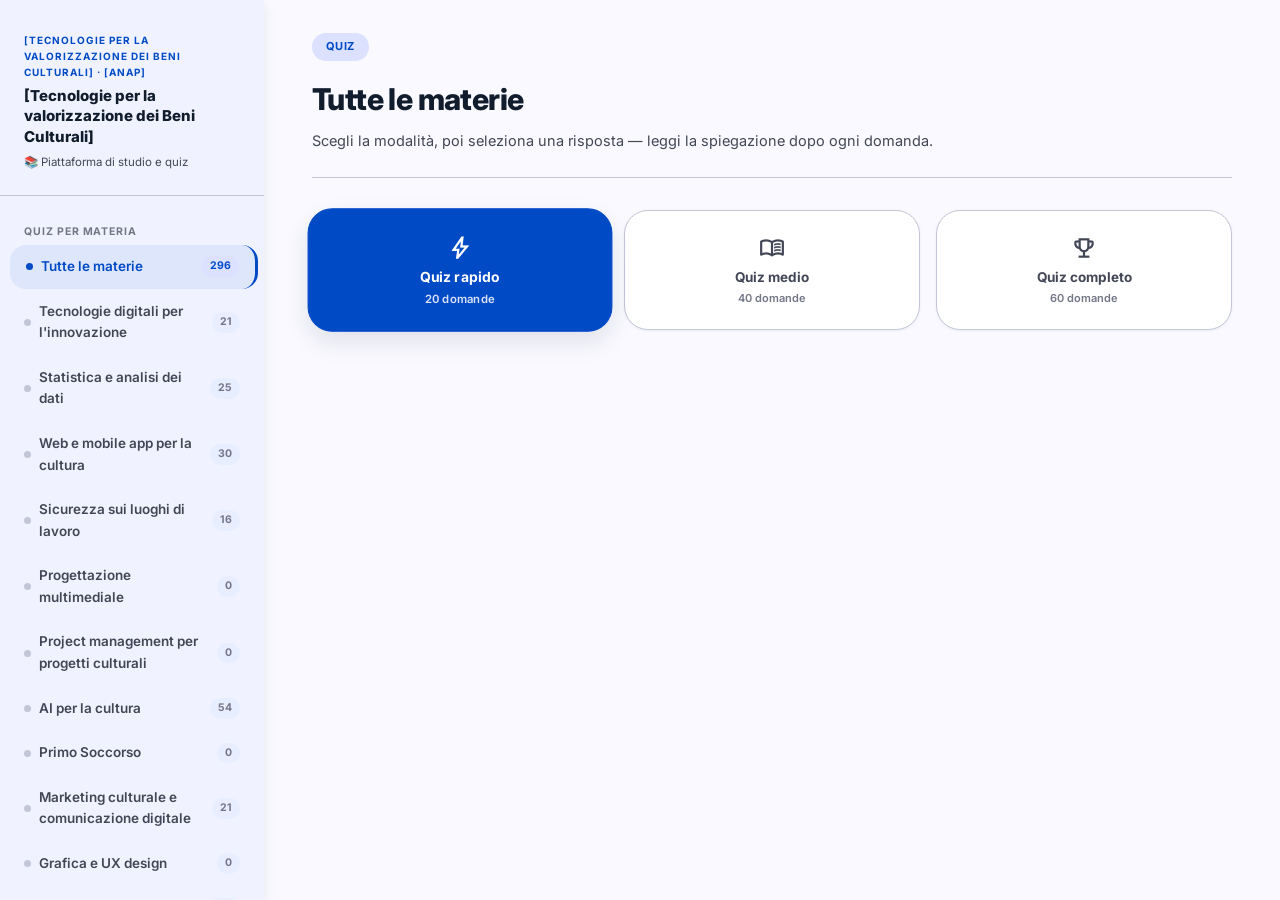
==== index.html @ f18b33be "first commit" ====
<!DOCTYPE html>
<html lang="it">
<head>
  <meta charset="UTF-8">
  <meta name="viewport" content="width=device-width, initial-scale=1.0">
  <title>Piattaforma Quiz — Progetto di fine corso</title>
  <!-- ⚠️ Modifica il titolo qui sopra con il nome del tuo corso -->

  <link rel="preconnect" href="https://fonts.googleapis.com">
  <link rel="preconnect" href="https://fonts.gstatic.com" crossorigin>
  <link href="https://fonts.googleapis.com/css2?family=Inter:wght@400;500;600;700;800&display=swap" rel="stylesheet">
  <link href="https://fonts.googleapis.com/css2?family=Material+Symbols+Outlined:wght,FILL@100..700,0..1&display=swap" rel="stylesheet">

  <link rel="stylesheet" href="style.css">
</head>
<body>

<!-- ════════════════════════════════════════════════════════════
     TOPBAR MOBILE
════════════════════════════════════════════════════════════ -->
<header class="topbar" id="topbar">
  <button class="btn-hamburger" id="btn-hamburger"
    onclick="toggleSidebar()" aria-label="Apri menu">
    <span class="material-symbols-outlined">menu</span>
  </button>
  <div class="topbar-brand">
    <span class="topbar-kicker">
      <!-- ⚠️ Modifica: sigla ente / corso -->
      [SIGLA] · [ENTE]
    </span>
    <div class="topbar-title">
      <!-- ⚠️ Modifica: titolo breve corso -->
      [Titolo Corso]
    </div>
  </div>
</header>

<!-- overlay per chiudere la sidebar su mobile -->
<div class="overlay" id="overlay" onclick="closeSidebar()"></div>

<!-- ════════════════════════════════════════════════════════════
     LAYOUT PRINCIPALE
════════════════════════════════════════════════════════════ -->
<div class="app">

  <!-- ── SIDEBAR ─────────────────────────────────────────────── -->
  <aside class="sidebar" id="sidebar">

    <div class="logo">
      <!-- ⚠️ Modifica: branding sidebar -->
      <span class="logo-kicker">[Tecnologie per la valorizzazione dei Beni Culturali] · [ANAP]</span>
      <div class="logo-name">[Tecnologie per la valorizzazione dei Beni Culturali]</div>
      <div class="logo-sub">📚 Piattaforma di studio e quiz</div>
    </div>

    <!-- Quiz per materia -->
    <div class="sidebar-section">
      <span class="sidebar-label">Quiz per materia</span>
      <div class="nav-item active" onclick="setQuiz('all', this)">
        <span class="nav-dot"></span>Tutte le materie
        <span class="nav-count" id="cnt-all">0</span>
      </div>
      <div id="sidebar-quiz-list"></div>
    </div>

    <div class="sidebar-divider"></div>

    <!-- Modalità speciali -->
    <div class="sidebar-section">
      <span class="sidebar-label">Modalità speciali</span>
      <div class="nav-item" onclick="startExam(this)">
        <span class="nav-dot" style="background:var(--tertiary)"></span>Modalità Esame
      </div>
    </div>

    <!-- Quiz reale (visibile solo se REAL_QUIZ ha dati) -->
    <div id="sidebar-real-section" style="display:none">
      <div class="sidebar-divider"></div>
      <div class="sidebar-section">
        <span class="sidebar-label">Quiz reale</span>
        <div id="sidebar-real-list"></div>
      </div>
    </div>

    <div class="sidebar-divider"></div>

    <!-- Teoria -->
    <div class="sidebar-section">
      <span class="sidebar-label">Teoria</span>
      <div id="sidebar-theory-list"></div>
    </div>

    <div class="sidebar-divider"></div>

    <!-- Documentazione -->
    <div class="sidebar-section">
      <span class="sidebar-label">Documentazione</span>
      <div id="sidebar-doc-list"></div>
    </div>

    <!-- Statistiche sessione -->
    <div class="sidebar-stats">
      <span class="stats-label">Statistiche sessione</span>
      <div class="stat-row">
        <span class="stat-row-label">Domande</span>
        <span class="stat-row-val v-tot" id="st-tot">0</span>
      </div>
      <div class="stat-row">
        <span class="stat-row-label">Corrette</span>
        <span class="stat-row-val v-ok" id="st-ok">0</span>
      </div>
      <div class="stat-row">
        <span class="stat-row-label">Errate</span>
        <span class="stat-row-val v-ko" id="st-ko">0</span>
      </div>
      <div class="stat-row">
        <span class="stat-row-label">Successo</span>
        <span class="stat-row-val v-pct" id="st-pct">—</span>
      </div>
      <div class="prog-track">
        <div class="prog-fill" id="st-bar" style="width:0%"></div>
      </div>
      <div class="prog-lbl">
        <span id="st-pl">0/0</span>
        <span id="st-pr">0%</span>
      </div>
    </div>

  </aside><!-- /sidebar -->

  <!-- ── MAIN ────────────────────────────────────────────────── -->
  <main class="main">

    <!-- ══ QUIZ VIEW ══════════════════════════════════════════ -->
    <div id="quiz-view" style="display:block">

      <div class="section-header">
        <span class="section-badge">Quiz</span>
        <h1 id="quiz-title">Tutte le materie</h1>
        <p>Scegli la modalità, poi seleziona una risposta — leggi la spiegazione dopo ogni domanda.</p>
      </div>

      <!-- Selettore lunghezza quiz -->
      <div id="quiz-selector" style="display:block">
        <div class="quiz-mode-selector">
          <button class="btn-mode selected" onclick="selectLen(20, this)">
            <span class="material-symbols-outlined btn-mode-icon">bolt</span>
            <span class="btn-mode-label">Quiz rapido</span>
            <span class="btn-mode-sub">20 domande</span>
          </button>
          <button class="btn-mode" onclick="selectLen(40, this)">
            <span class="material-symbols-outlined btn-mode-icon">menu_book</span>
            <span class="btn-mode-label">Quiz medio</span>
            <span class="btn-mode-sub">40 domande</span>
          </button>
          <button class="btn-mode" onclick="selectLen(60, this)">
            <span class="material-symbols-outlined btn-mode-icon">emoji_events</span>
            <span class="btn-mode-label">Quiz completo</span>
            <span class="btn-mode-sub">60 domande</span>
          </button>
        </div>
      </div>

      <!-- Card domanda (generata da JS) -->
      <div id="q-card" class="q-card" style="display:none"></div>

      <!-- End card -->
      <div class="end-card" id="end-card">
        <div class="end-score" id="end-score">—</div>
        <div class="end-sub" id="end-sub"></div>
        <div class="end-msg" id="end-msg"></div>
        <div class="end-grid">
          <div class="end-stat">
            <div class="end-stat-v v-ok" id="ef-ok">0</div>
            <div class="end-stat-l">Corrette</div>
          </div>
          <div class="end-stat">
            <div class="end-stat-v v-ko" id="ef-ko">0</div>
            <div class="end-stat-l">Errate</div>
          </div>
          <div class="end-stat">
            <div class="end-stat-v v-tot" id="ef-tot">0</div>
            <div class="end-stat-l">Totale</div>
          </div>
        </div>
        <button class="btn-restart" onclick="restartQuiz()">Ricomincia
          <span class="material-symbols-outlined" style="font-size:18px">refresh</span>
        </button>
        <button class="btn-restart-sec" onclick="backToSelector()">Cambia modalità</button>
      </div>

    </div><!-- /quiz-view -->

    <!-- ══ ESAME VIEW ═════════════════════════════════════════ -->
    <div id="exam-view" style="display:none">

      <div class="section-header">
        <span class="section-badge" style="color:var(--tertiary);background:var(--tertiary-fixed)">
          Esame
        </span>
        <h1>Modalità Esame</h1>
        <p>Domande da tutte le materie in ordine casuale. Nessun limite di tempo.</p>
      </div>

      <div id="exam-intro" class="intro-card">
        <div class="warn-banner">
          <span class="material-symbols-outlined">warning</span>
          <div>
            <div class="warn-banner-title">Simulazione d'esame</div>
            <div class="warn-banner-text">Le domande vengono estratte casualmente da tutte le materie e mescolate. La soglia di superamento è 70%.</div>
          </div>
        </div>
        <h2>Seleziona la modalità esame</h2>
        <div class="quiz-mode-selector" style="margin-top:1.25rem">
          <button class="btn-mode selected" onclick="selectExamLen(20, this)">
            <span class="material-symbols-outlined btn-mode-icon">bolt</span>
            <span class="btn-mode-label">Rapido</span>
            <span class="btn-mode-sub">20 domande</span>
          </button>
          <button class="btn-mode" onclick="selectExamLen(40, this)">
            <span class="material-symbols-outlined btn-mode-icon">menu_book</span>
            <span class="btn-mode-label">Medio</span>
            <span class="btn-mode-sub">40 domande</span>
          </button>
          <button class="btn-mode" onclick="selectExamLen(60, this)">
            <span class="material-symbols-outlined btn-mode-icon">emoji_events</span>
            <span class="btn-mode-label">Completo</span>
            <span class="btn-mode-sub">60 domande</span>
          </button>
        </div>
        <button class="btn-restart" onclick="launchExam()"
          style="background:var(--tertiary);margin-top:1.5rem">
          Inizia esame
          <span class="material-symbols-outlined" style="font-size:18px">arrow_forward</span>
        </button>
      </div>

      <div id="exam-quiz-area" style="display:none"></div>

      <div class="end-card" id="exam-end" style="display:none">
        <div class="end-score" id="ex-score">—</div>
        <div class="end-sub" id="ex-sub"></div>
        <div class="end-msg" id="ex-msg"></div>
        <div class="end-grid">
          <div class="end-stat">
            <div class="end-stat-v v-ok" id="ex-ok">0</div>
            <div class="end-stat-l">Corrette</div>
          </div>
          <div class="end-stat">
            <div class="end-stat-v v-ko" id="ex-ko">0</div>
            <div class="end-stat-l">Errate</div>
          </div>
          <div class="end-stat">
            <div class="end-stat-v v-tot" id="ex-tot">0</div>
            <div class="end-stat-l">Totale</div>
          </div>
        </div>
        <button class="btn-restart" onclick="resetExam()"
          style="background:var(--tertiary)">
          Rifai esame
          <span class="material-symbols-outlined" style="font-size:18px">refresh</span>
        </button>
        <button class="btn-restart-sec"
          onclick="showSection('quiz-view');setBottomNav('quiz')">
          Torna ai quiz
        </button>
      </div>

    </div><!-- /exam-view -->

    <!-- ══ TEORIA VIEW ════════════════════════════════════════ -->
    <!-- Le sezioni vengono generate dinamicamente da app.js -->
    <div id="theory-view" style="display:none"></div>

    <!-- ══ DOC VIEW ═══════════════════════════════════════════ -->
    <!-- Le sezioni vengono generate dinamicamente da app.js -->
    <div id="doc-view" style="display:none"></div>

    <!-- ══ QUIZ REALE VIEW ════════════════════════════════════ -->
    <div id="realquiz-view" style="display:none">

      <div class="section-header">
        <span class="section-badge"
          style="color:var(--secondary);background:var(--secondary-container)">
          Quiz reale
        </span>
        <h1 id="rq-title">Quiz reale</h1>
        <p id="rq-sub">Esame ufficiale con le domande del docente. Rispondi a tutto e poi consegna.</p>
      </div>

      <div id="rq-intro" class="intro-card">
        <h2>Simulazione esame ufficiale</h2>
        <p>
          Le domande sono tratte direttamente dal documento ufficiale del docente.
          Rispondi a tutte, poi clicca <strong>Consegna</strong> per vedere il risultato
          e la spiegazione di ogni errore.
        </p>
        <button class="btn-restart"
          style="background:var(--secondary)"
          onclick="launchRealQuiz()">
          Inizia quiz reale
          <span class="material-symbols-outlined" style="font-size:18px">arrow_forward</span>
        </button>
      </div>

      <div id="rq-area" style="display:none"></div>

      <div class="end-card" id="rq-end" style="display:none">
        <div class="end-score" id="rq-score">—</div>
        <div class="end-sub" id="rq-sub2"></div>
        <div class="end-msg" id="rq-msg"></div>
        <div class="end-grid">
          <div class="end-stat">
            <div class="end-stat-v v-ok" id="rq-ok">0</div>
            <div class="end-stat-l">Corrette</div>
          </div>
          <div class="end-stat">
            <div class="end-stat-v v-ko" id="rq-ko">0</div>
            <div class="end-stat-l">Errate</div>
          </div>
          <div class="end-stat">
            <div class="end-stat-v v-tot" id="rq-tot">0</div>
            <div class="end-stat-l">Totale</div>
          </div>
        </div>
        <div id="rq-review"></div>
        <button class="btn-restart"
          style="background:var(--secondary);margin-top:1.5rem"
          onclick="launchRealQuiz()">
          Rifai quiz
          <span class="material-symbols-outlined" style="font-size:18px">refresh</span>
        </button>
        <button class="btn-restart-sec"
          onclick="showSection('quiz-view');setBottomNav('quiz')">
          Torna ai quiz
        </button>
      </div>

    </div><!-- /realquiz-view -->

  </main><!-- /main -->
</div><!-- /app -->

<!-- ════════════════════════════════════════════════════════════
     BOTTOM NAV MOBILE
════════════════════════════════════════════════════════════ -->
<nav class="bottom-nav" id="bottom-nav">
  <div class="bottom-nav-inner">

    <button class="bn-btn active" id="bn-quiz" onclick="bnQuiz()">
      <span class="material-symbols-outlined">quiz</span>
      Quiz
    </button>

    <button class="bn-btn" id="bn-esame" onclick="bnEsame()">
      <span class="material-symbols-outlined">history_edu</span>
      Esame
    </button>

    <button class="bn-btn" id="bn-teoria" onclick="bnTeoria()">
      <span class="material-symbols-outlined">menu_book</span>
      Teoria
    </button>

    <button class="bn-btn" id="bn-doc" onclick="bnDoc()">
      <span class="material-symbols-outlined">description</span>
      Documenti
    </button>

    <button class="bn-btn" id="bn-stats" onclick="bnStats()">
      <span class="material-symbols-outlined">bar_chart</span>
      Statistiche
    </button>

  </div>
</nav>

<!-- ════════════════════════════════════════════════════════════
     MODAL STATISTICHE (mobile)
════════════════════════════════════════════════════════════ -->
<div id="stats-modal"
  style="display:none;position:fixed;inset:0;z-index:400;background:rgba(17,28,45,.6);align-items:flex-end"
  onclick="if(event.target===this)closeStats()">
  <div style="background:var(--surface-lowest);border-radius:24px 24px 0 0;padding:1.5rem;width:100%;border-top:1px solid var(--outline-var)">
    <div style="width:36px;height:4px;background:var(--outline-var);border-radius:2px;margin:0 auto 1.25rem"></div>
    <span class="stats-label" style="display:block;margin-bottom:12px">Statistiche sessione</span>
    <div class="stat-row"><span class="stat-row-label">Domande</span><span class="stat-row-val v-tot" id="ms-tot">0</span></div>
    <div class="stat-row"><span class="stat-row-label">Corrette</span><span class="stat-row-val v-ok" id="ms-ok">0</span></div>
    <div class="stat-row"><span class="stat-row-label">Errate</span><span class="stat-row-val v-ko" id="ms-ko">0</span></div>
    <div class="stat-row"><span class="stat-row-label">Successo</span><span class="stat-row-val v-pct" id="ms-pct">—</span></div>
    <div class="prog-track" style="margin-top:14px">
      <div class="prog-fill" id="ms-bar" style="width:0%"></div>
    </div>
    <div class="prog-lbl"><span id="ms-pl">0/0</span><span id="ms-pr">0%</span></div>
    <button onclick="closeStats()"
      style="margin-top:1.25rem;width:100%;padding:14px;background:var(--surface-low);
             border:1px solid var(--outline-var);border-radius:var(--r-xl);
             color:var(--on-surface-var);font-family:var(--font);font-size:14px;font-weight:600;cursor:pointer">
      Chiudi
    </button>
  </div>
</div>

<!-- ════════════════════════════════════════════════════════════
     SCRIPT
     Ordine: app.js (carica db.json via fetch e avvia tutto),
             poi realquiz.js (usa le variabili globali di app.js)
     ⚠️ Aprire con Live Server in VS Code, non con doppio clic.
════════════════════════════════════════════════════════════ -->
<script src="app.js"></script>
<script src="realquiz.js"></script>

</body>
</html>
---- style.css ----
/* ═══════════════════════════════════════════════════════════════════
   style.css — Piattaforma Quiz (Progetto di fine corso)
   Design system: Stitch — "QuizMaster" (tema light)
   Font: Inter (corpo/testo) · Material Symbols Outlined (icone)
   CSS puro — nessuna dipendenza da Tailwind
   ═══════════════════════════════════════════════════════════════════ */

@import url('https://fonts.googleapis.com/css2?family=Inter:wght@400;500;600;700;800&display=swap');
@import url('https://fonts.googleapis.com/css2?family=Material+Symbols+Outlined:wght,FILL@100..700,0..1&display=swap');

/* ── DESIGN TOKENS — QuizMaster (light) ─────────────────────────── */
:root {
  /* Superfici */
  --background:        #f9f9ff;
  --surface:            #f9f9ff;
  --surface-dim:         #cfdaf2;
  --surface-bright:      #f9f9ff;
  --surface-lowest:      #ffffff;
  --surface-low:         #f0f3ff;
  --surface-container:   #e7eeff;
  --surface-high:        #dee8ff;
  --surface-highest:     #d8e3fb;
  --surface-variant:     #d8e3fb;

  /* Testo */
  --on-background:  #111c2d;
  --on-surface:     #111c2d;
  --on-surface-var: #434655;
  --outline:        #737686;
  --outline-var:    #c3c6d7;

  --inverse-surface:    #263143;
  --inverse-on-surface: #ecf1ff;
  --inverse-primary:    #b4c5ff;

  /* Primary — blu */
  --primary:              #004ac6;
  --on-primary:           #ffffff;
  --primary-container:    #2563eb;
  --on-primary-container: #eeefff;
  --primary-fixed:        #dbe1ff;
  --primary-fixed-dim:    #b4c5ff;

  /* Secondary — verde (risposta corretta) */
  --secondary:              #006c49;
  --on-secondary:           #ffffff;
  --secondary-container:    #6cf8bb;
  --on-secondary-container: #00714d;
  --secondary-fixed:        #6ffbbe;
  --secondary-fixed-dim:    #4edea3;

  /* Tertiary — magenta/rosso acceso (esame / evidenza) */
  --tertiary:              #ad0033;
  --on-tertiary:           #ffffff;
  --tertiary-container:    #d22348;
  --on-tertiary-container: #ffecec;
  --tertiary-fixed:        #ffdadb;
  --tertiary-fixed-dim:    #ffb2b7;

  /* Error — risposta sbagliata */
  --error:              #ba1a1a;
  --on-error:           #ffffff;
  --error-container:    #ffdad6;
  --on-error-container: #93000a;

  /* Radius — scala Stitch */
  --r-sm:   0.25rem;
  --r:      0.5rem;
  --r-md:   0.75rem;
  --r-lg:   1rem;
  --r-xl:   1.5rem;
  --r-full: 9999px;

  /* Spaziatura — scala Stitch */
  --sp-xs:  4px;
  --sp-sm:  8px;
  --sp-md:  16px;
  --sp-lg:  24px;
  --sp-xl:  32px;
  --sp-2xl: 48px;
  --container-max: 1280px;

  /* Tipografia */
  --font: 'Inter', sans-serif;

  /* Layout */
  --sidebar-w:   264px;
  --topbar-h:    72px;
  --bottombar-h: 64px;

  --shadow-sm: 0 1px 3px rgba(17,28,45,0.06);
  --shadow:    0 4px 12px rgba(17,28,45,0.08);
  --shadow-lg: 0 10px 24px rgba(17,28,45,0.10);
  --shadow-xl: 0 20px 40px rgba(17,28,45,0.12);
}

/* ── RESET & BASE ──────────────────────────────────────────────── */
*, *::before, *::after { box-sizing: border-box; margin: 0; padding: 0; }
html { font-size: 16px; scroll-behavior: smooth; }
body {
  font-family: var(--font);
  background: var(--background);
  color: var(--on-background);
  min-height: 100vh;
  line-height: 1.6;
  -webkit-font-smoothing: antialiased;
}
.material-symbols-outlined {
  font-variation-settings: 'FILL' 0, 'wght' 400, 'GRAD' 0, 'opsz' 24;
  vertical-align: middle;
  line-height: 1;
}

::-webkit-scrollbar { width: 6px; height: 6px; }
::-webkit-scrollbar-track { background: transparent; }
::-webkit-scrollbar-thumb { background: var(--surface-highest); border-radius: 10px; }

/* ── LAYOUT ────────────────────────────────────────────────────── */
.app {
  display: grid;
  grid-template-columns: var(--sidebar-w) 1fr;
  min-height: 100vh;
}

/* ── TOPBAR (mobile) ───────────────────────────────────────────── */
.topbar {
  display: none;
  position: fixed; top: 0; left: 0; right: 0;
  height: var(--topbar-h);
  background: var(--surface-lowest);
  border-bottom: 1px solid var(--outline-var);
  align-items: center;
  padding: 0 var(--sp-lg);
  gap: var(--sp-md);
  z-index: 200;
  box-shadow: var(--shadow-sm);
}
.topbar-brand { flex: 1; overflow: hidden; }
.topbar-kicker {
  font-size: 10px; font-weight: 700; color: var(--primary);
  letter-spacing: .08em; text-transform: uppercase; display: block; margin-bottom: 2px;
}
.topbar-title {
  font-size: 15px; font-weight: 700; color: var(--on-surface);
  white-space: nowrap; overflow: hidden; text-overflow: ellipsis;
}
.btn-hamburger {
  background: none; border: none; cursor: pointer;
  padding: 8px; margin: -8px; color: var(--on-surface-var);
  display: flex; align-items: center; justify-content: center; flex-shrink: 0;
}
.btn-hamburger .material-symbols-outlined { font-size: 26px; }

/* ── OVERLAY ───────────────────────────────────────────────────── */
.overlay {
  display: none;
  position: fixed; inset: 0;
  background: rgba(17,28,45,.5);
  z-index: 250;
  opacity: 0; visibility: hidden; pointer-events: none;
  transition: opacity .25s, visibility .25s;
}
.overlay.visible { opacity: 1; visibility: visible; pointer-events: auto; }

/* ── SIDEBAR ───────────────────────────────────────────────────── */
.sidebar {
  background: var(--surface-low);
  box-shadow: var(--shadow);
  display: flex; flex-direction: column;
  position: sticky; top: 0;
  height: 100vh;
  overflow-y: auto;
  overflow-x: hidden;
  padding: var(--sp-xl) 0 var(--sp-md);
  gap: var(--sp-md);
}

.logo {
  padding: 0 var(--sp-lg) var(--sp-lg);
  border-bottom: 1px solid var(--outline-var);
  margin-bottom: var(--sp-sm);
}
.logo-kicker {
  font-size: 10px; font-weight: 700; color: var(--primary);
  letter-spacing: .1em; text-transform: uppercase; margin-bottom: 6px; display: block;
}
.logo-name { font-size: 15px; font-weight: 800; color: var(--on-surface); line-height: 1.35; }
.logo-sub  { font-size: 11.5px; color: var(--on-surface-var); margin-top: 6px; }

.sidebar-section { padding: var(--sp-xs) var(--sp-sm) 0; }
.sidebar-label {
  font-size: 10.5px; font-weight: 700; color: var(--outline);
  letter-spacing: .09em; text-transform: uppercase;
  padding: 0 var(--sp-md); margin-bottom: 4px; display: block;
}
.sidebar-divider { height: 1px; background: var(--outline-var); margin: var(--sp-sm) var(--sp-lg); }

.nav-item {
  display: flex; align-items: center; gap: var(--sp-sm);
  padding: 11px var(--sp-md);
  margin: 1px 0;
  cursor: pointer; font-size: 13.5px; font-weight: 600; color: var(--on-surface-var);
  transition: background .15s, color .15s, transform .15s;
  border-radius: var(--r-lg);
  user-select: none; -webkit-tap-highlight-color: transparent;
}
.nav-item:hover  { background: var(--surface-high); color: var(--on-surface); }
.nav-item:active { transform: scale(.98); }
.nav-item.active {
  color: var(--primary);
  background: rgba(0,74,198,0.08);
  border-right: 3px solid var(--primary);
  transform: translateX(2px);
}
.nav-dot {
  width: 7px; height: 7px; border-radius: 50%;
  background: var(--outline-var); flex-shrink: 0;
  transition: background .12s;
}
.nav-item.active .nav-dot { background: var(--primary); }
.nav-count {
  margin-left: auto; font-size: 10.5px; font-weight: 700; color: var(--outline);
  background: var(--surface-container); padding: 2px 8px; border-radius: var(--r-full);
}
.nav-item.active .nav-count { color: var(--primary); background: var(--primary-fixed); }

/* Statistiche sidebar */
.sidebar-stats {
  padding: var(--sp-md) var(--sp-lg);
  margin-top: auto;
  border-top: 1px solid var(--outline-var);
}
.stats-label {
  font-size: 10.5px; font-weight: 700; color: var(--outline);
  letter-spacing: .09em; text-transform: uppercase; margin-bottom: 10px; display: block;
}
.stat-row {
  display: flex; justify-content: space-between; align-items: center;
  padding: 4px 0; font-size: 12.5px;
}
.stat-row-label { color: var(--on-surface-var); }
.stat-row-val   { font-weight: 700; font-size: 12.5px; }
.v-ok  { color: var(--secondary); }
.v-ko  { color: var(--error); }
.v-tot { color: var(--on-surface); }
.v-pct { color: var(--tertiary); }

.prog-track {
  height: 6px; background: var(--surface-highest); border-radius: var(--r-full);
  margin-top: 10px; overflow: hidden;
}
.prog-fill {
  height: 100%; background: var(--primary);
  border-radius: var(--r-full); transition: width .4s ease;
}
.prog-lbl {
  display: flex; justify-content: space-between;
  font-size: 10px; font-weight: 600; color: var(--outline); margin-top: 4px;
}

/* ── MAIN ──────────────────────────────────────────────────────── */
.main {
  padding: var(--sp-xl) var(--sp-2xl);
  max-width: var(--container-max);
}

/* ── BOTTOM NAV (mobile) ───────────────────────────────────────── */
.bottom-nav {
  display: none;
  position: fixed; bottom: 0; left: 0; right: 0;
  height: var(--bottombar-h);
  background: var(--surface-lowest);
  border-top: 1px solid var(--outline-var);
  z-index: 200;
  box-shadow: 0 -2px 12px rgba(17,28,45,.06);
}
.bottom-nav-inner { display: flex; height: 100%; }
.bn-btn {
  flex: 1; display: flex; flex-direction: column; align-items: center; justify-content: center;
  gap: 2px; background: none; border: none; cursor: pointer;
  color: var(--outline); font-family: var(--font); font-size: 9.5px; font-weight: 600;
  transition: color .15s; -webkit-tap-highlight-color: transparent; padding: 0;
}
.bn-btn.active { color: var(--primary); }
.bn-btn .material-symbols-outlined { font-size: 22px; }

/* ── HEADER SEZIONE ────────────────────────────────────────────── */
.section-header {
  margin-bottom: var(--sp-xl);
  padding-bottom: var(--sp-lg);
  border-bottom: 1px solid var(--outline-var);
}
.section-badge {
  display: inline-flex; align-items: center; gap: 6px;
  font-size: 11px; font-weight: 700; color: var(--primary);
  background: var(--primary-fixed); padding: 5px 14px; border-radius: var(--r-full);
  margin-bottom: 14px; letter-spacing: .04em; text-transform: uppercase;
}
.section-header h1 {
  font-size: 30px; font-weight: 800; margin-bottom: 6px; letter-spacing: -.02em;
  color: var(--on-surface);
}
.section-header p { font-size: 14.5px; color: var(--on-surface-var); line-height: 1.65; max-width: 640px; }

/* ── SELETTORE MODALITÀ QUIZ ───────────────────────────────────── */
.quiz-mode-selector {
  display: grid; grid-template-columns: repeat(3, 1fr);
  gap: var(--sp-md); margin-bottom: var(--sp-xl);
}
.btn-mode {
  padding: var(--sp-lg) var(--sp-md); border-radius: var(--r-xl);
  font-family: var(--font); font-size: 13px; font-weight: 600;
  cursor: pointer; border: 1px solid var(--outline-var);
  background: var(--surface-lowest); color: var(--on-surface-var);
  transition: all .18s; text-align: center;
  -webkit-tap-highlight-color: transparent;
  display: flex; flex-direction: column; align-items: center; gap: 6px;
  box-shadow: var(--shadow-sm);
}
.btn-mode:hover {
  border-color: var(--primary); color: var(--on-surface);
  box-shadow: var(--shadow);
}
.btn-mode.selected {
  background: var(--primary); border-color: var(--primary);
  color: var(--on-primary);
  box-shadow: var(--shadow-lg);
  transform: scale(1.03);
}
.btn-mode-icon  { font-size: 26px; margin-bottom: 2px; }
.btn-mode-label { font-size: 13.5px; font-weight: 700; }
.btn-mode-sub   { font-size: 11px; color: var(--outline); font-weight: 600; }
.btn-mode.selected .btn-mode-sub { color: var(--on-primary); opacity: .85; }

/* ── QUIZ CARD ─────────────────────────────────────────────────── */
.q-card {
  background: var(--surface-lowest);
  border: 1px solid var(--outline-var);
  border-radius: var(--r-xl);
  padding: var(--sp-xl);
  margin-bottom: var(--sp-md);
  box-shadow: var(--shadow-sm);
  animation: fadeUp .2s ease;
}
@keyframes fadeUp {
  from { opacity: 0; transform: translateY(8px); }
  to   { opacity: 1; transform: translateY(0); }
}

/* Barra di avanzamento sottile (stile quiz_interface) */
.quiz-progress-wrap { margin-bottom: var(--sp-lg); }
.quiz-progress-bar {
  height: 6px; background: var(--surface-highest); border-radius: var(--r-full); overflow: hidden;
}
.quiz-progress-fill {
  height: 100%; background: var(--primary); border-radius: var(--r-full);
  transition: width .35s ease;
  box-shadow: 0 0 8px rgba(0,74,198,.35);
}
.quiz-progress-label {
  font-size: 11px; font-weight: 700; color: var(--primary);
  margin-top: 6px; display: block;
}

.q-top {
  display: flex; justify-content: space-between; align-items: center;
  margin-bottom: var(--sp-lg); flex-wrap: wrap; gap: 8px;
}
.q-materia {
  font-size: 11px; font-weight: 700; color: var(--primary);
  background: var(--primary-fixed); padding: 4px 14px; border-radius: var(--r-full);
}
.q-meta { display: flex; align-items: center; gap: 8px; }
.q-counter { font-size: 11.5px; font-weight: 600; color: var(--outline); }
.q-diff { font-size: 10.5px; padding: 3px 11px; border-radius: var(--r-full); font-weight: 700; }
.diff-base     { background: var(--secondary-container); color: var(--on-secondary-container); }
.diff-medio    { background: var(--tertiary-fixed);      color: var(--on-tertiary-container); }
.diff-avanzato { background: var(--error-container);     color: var(--on-error-container); }

.q-text {
  font-size: 22px; font-weight: 700; line-height: 1.5;
  margin-bottom: var(--sp-xl); color: var(--on-surface);
  letter-spacing: -.01em;
}
.code-block {
  background: #111c2d; border-radius: var(--r-lg);
  padding: 16px 20px; font-family: 'JetBrains Mono', monospace; font-size: 13px;
  color: #dbe1ff; margin-bottom: var(--sp-xl); line-height: 1.8;
  white-space: pre; overflow-x: auto;
}

/* ── OPZIONI (stile "answer-card" Stitch) ──────────────────────── */
.opts { display: flex; flex-direction: column; gap: var(--sp-sm); }
.opt {
  display: flex; align-items: center; gap: var(--sp-md);
  padding: var(--sp-md); background: var(--surface-lowest);
  border: 1px solid var(--outline-var); border-radius: var(--r-xl);
  cursor: pointer; font-family: var(--font); font-size: 15px; font-weight: 600;
  color: var(--on-surface-var); text-align: left;
  transition: border-color .15s, background .15s, color .15s, transform .12s;
  -webkit-tap-highlight-color: transparent;
}
.opt-l {
  width: 40px; height: 40px; flex-shrink: 0;
  background: var(--surface-low); border-radius: var(--r-md);
  color: var(--primary); font-weight: 700; font-size: 15px;
  display: flex; align-items: center; justify-content: center;
  transition: background .15s, color .15s;
}
.opt:hover:not(:disabled) {
  border-color: var(--primary); color: var(--on-surface);
  transform: translateY(-2px); box-shadow: var(--shadow);
}
.opt:hover:not(:disabled) .opt-l { background: var(--primary-fixed); }
.opt:active:not(:disabled) { transform: translateY(0); }
.opt:disabled { cursor: default; }

/* Corretto */
.opt.correct {
  background: var(--secondary-container); border-color: var(--secondary);
  color: var(--on-secondary-container);
}
.opt.correct .opt-l { background: var(--secondary); color: #fff; }
/* Sbagliato */
.opt.wrong {
  background: var(--error-container); border-color: var(--error);
  color: var(--on-error-container);
}
.opt.wrong .opt-l { background: var(--error); color: #fff; }
/* Corretto mostrato dopo errore */
.opt.show-c {
  background: rgba(0,113,77,.08); border-color: var(--secondary);
  color: var(--on-secondary-container); opacity: .9;
}
.opt.show-c .opt-l { background: var(--secondary); color: #fff; }
/* Selezionata nel quiz reale */
.opt.selected-rq {
  background: var(--tertiary-fixed); border-color: var(--tertiary);
  color: var(--on-surface);
}
.opt.selected-rq .opt-l { background: var(--tertiary); color: #fff; }

/* ── FEEDBACK (risposta + spiegazione errore) ──────────────────── */
.feedback {
  margin-top: var(--sp-lg); padding: var(--sp-lg);
  border-radius: var(--r-xl); font-size: 14px;
  line-height: 1.75; display: none;
  animation: slideDown .22s ease;
}
@keyframes slideDown {
  from { opacity: 0; transform: translateY(-6px); }
  to   { opacity: 1; transform: translateY(0); }
}
.feedback.ok {
  background: var(--secondary-container);
  color: var(--on-secondary-container);
  border: 1px solid var(--secondary);
}
.feedback.ko {
  background: var(--error-container);
  color: var(--on-error-container);
  border: 1px solid var(--error);
}
.fb-title {
  font-weight: 800; margin-bottom: 8px; font-size: 15px;
  display: flex; align-items: center; gap: 8px;
}
.fb-exp { opacity: .92; font-size: 14px; }

/* Azioni dopo la risposta */
.q-actions { display: none; margin-top: var(--sp-lg); gap: var(--sp-sm); flex-wrap: wrap; }
.btn-next {
  padding: 14px 30px; background: var(--primary); color: var(--on-primary);
  border: none; border-radius: var(--r-xl);
  font-family: var(--font); font-size: 14.5px; font-weight: 700;
  cursor: pointer; transition: opacity .15s, box-shadow .15s, transform .1s;
  box-shadow: var(--shadow);
  display: inline-flex; align-items: center; gap: 8px;
}
.btn-next:hover  { box-shadow: var(--shadow-lg); transform: translateY(-1px); }
.btn-next:active { transform: scale(.98); }

/* ── END CARD ──────────────────────────────────────────────────── */
.end-card {
  background: var(--surface-lowest);
  border: 1px solid var(--outline-var);
  border-radius: var(--r-xl);
  padding: 56px var(--sp-xl);
  text-align: center; display: none;
  box-shadow: var(--shadow-lg);
}
.end-score {
  font-size: 76px; font-weight: 800;
  line-height: 1; margin-bottom: 8px; letter-spacing: -.03em;
}
.score-ottimo { color: var(--secondary); }
.score-medio  { color: var(--tertiary); }
.score-basso  { color: var(--error); }
.end-sub { font-size: 16px; color: var(--on-surface-var); margin-bottom: 4px; font-weight: 600; }
.end-msg {
  font-size: 14px; color: var(--outline); margin-bottom: var(--sp-xl);
  max-width: 380px; margin-left: auto; margin-right: auto;
}
.end-grid {
  display: grid; grid-template-columns: repeat(3,1fr);
  gap: var(--sp-md); margin-bottom: var(--sp-xl);
  max-width: 420px; margin-left: auto; margin-right: auto;
}
.end-stat {
  background: var(--surface-low); border-radius: var(--r-lg);
  padding: var(--sp-md); border: 1px solid var(--outline-var);
}
.end-stat-v { font-size: 26px; font-weight: 800; }
.end-stat-l { font-size: 10.5px; font-weight: 700; color: var(--outline); margin-top: 3px; text-transform: uppercase; letter-spacing: .05em; }

.btn-restart {
  padding: 14px 32px; background: var(--primary); color: var(--on-primary);
  border: none; border-radius: var(--r-xl);
  font-family: var(--font); font-size: 14.5px; font-weight: 700;
  cursor: pointer; margin-right: 8px;
  transition: box-shadow .15s, transform .1s;
  box-shadow: var(--shadow);
}
.btn-restart:hover { box-shadow: var(--shadow-lg); transform: translateY(-1px); }
.btn-restart-sec {
  padding: 14px 28px; background: transparent; color: var(--on-surface-var);
  border: 1px solid var(--outline-var); border-radius: var(--r-xl);
  font-family: var(--font); font-size: 14.5px; font-weight: 600;
  cursor: pointer; transition: background .15s, color .15s;
}
.btn-restart-sec:hover { background: var(--surface-low); color: var(--on-surface); }

/* ── STATO VUOTO ───────────────────────────────────────────────── */
.empty-state {
  background: var(--surface-low); border: 1px dashed var(--outline-var);
  border-radius: var(--r-xl); padding: 56px var(--sp-xl); text-align: center;
}
.empty-icon { font-size: 44px; color: var(--outline); margin-bottom: var(--sp-md); }
.empty-title { font-size: 17px; font-weight: 700; color: var(--on-surface); margin-bottom: 6px; }
.empty-sub   { font-size: 13.5px; color: var(--outline); max-width: 340px; margin: 0 auto; line-height: 1.7; }

/* ── TEORIA ────────────────────────────────────────────────────── */
.theory-section { display: none; }
.theory-section.active { display: block; }

.concept-card {
  background: var(--surface-lowest); border: 1px solid var(--outline-var);
  border-radius: var(--r-xl); padding: var(--sp-lg);
  margin-bottom: var(--sp-sm); transition: box-shadow .15s, transform .15s;
  box-shadow: var(--shadow-sm);
}
.concept-card:hover { box-shadow: var(--shadow); transform: translateY(-2px); }
.concept-card h3 { font-size: 16px; font-weight: 800; margin-bottom: 8px; color: var(--on-surface); }
.concept-card p  { font-size: 14px; color: var(--on-surface-var); line-height: 1.8; margin-bottom: 10px; }
.concept-card ul,
.concept-card ol { font-size: 14px; color: var(--on-surface-var); line-height: 1.8; padding-left: 1.5rem; margin-bottom: 10px; }
.concept-card code {
  font-family: 'JetBrains Mono', monospace; font-size: 12.5px;
  background: var(--surface-container); padding: 2px 7px; border-radius: var(--r-sm);
  color: var(--tertiary);
}
.concept-grid { display: grid; grid-template-columns: 1fr 1fr; gap: var(--sp-sm); margin-bottom: var(--sp-sm); }

.tag-row { display: flex; flex-wrap: wrap; gap: 6px; margin-top: var(--sp-md); }
.tag {
  font-size: 10.5px; font-weight: 700; padding: 4px 12px;
  border-radius: var(--r-full); background: var(--surface-container); color: var(--outline);
  text-transform: uppercase; letter-spacing: .03em;
}
.tag.accent { background: var(--primary-fixed); color: var(--primary); }
.tag.sand   { background: var(--tertiary-fixed); color: var(--on-tertiary-container); }

/* ── LINEA TEMPORALE ───────────────────────────────────────────── */
.timeline-container { position: relative; }
.timeline-intro {
  background: var(--surface-lowest); border: 1px solid var(--outline-var);
  border-radius: var(--r-xl); padding: var(--sp-lg);
  margin-bottom: var(--sp-lg); border-left: 4px solid var(--tertiary);
}
.timeline-intro h3 { font-size: 15px; font-weight: 800; color: var(--tertiary); margin-bottom: 6px; }
.timeline-intro p  { font-size: 13.5px; color: var(--on-surface-var); line-height: 1.7; }

.timeline { position: relative; padding-left: 2rem; }
.timeline::before {
  content: ''; position: absolute; left: 7px; top: 0; bottom: 0;
  width: 2px; background: var(--tertiary-fixed);
  border-radius: 2px;
}
.timeline-item { position: relative; margin-bottom: var(--sp-lg); }
.timeline-item::before {
  content: ''; position: absolute; left: -1.75rem; top: 1rem;
  width: 12px; height: 12px; border-radius: 50%;
  background: var(--tertiary); border: 3px solid var(--background);
}
.timeline-card {
  background: var(--surface-lowest); border: 1px solid var(--outline-var);
  border-radius: var(--r-xl); padding: var(--sp-lg);
  box-shadow: var(--shadow-sm); transition: box-shadow .15s;
}
.timeline-card:hover { box-shadow: var(--shadow); }
.timeline-era {
  font-size: 10.5px; font-weight: 700; color: var(--tertiary);
  background: var(--tertiary-fixed); padding: 3px 10px; border-radius: var(--r-full);
  display: inline-block; margin-bottom: 8px; text-transform: uppercase;
}
.timeline-card h3 { font-size: 15.5px; font-weight: 800; margin-bottom: 6px; color: var(--on-surface); }
.timeline-card .docente { font-size: 11.5px; color: var(--outline); margin-bottom: 10px; font-style: italic; }
.timeline-card p  { font-size: 14px; color: var(--on-surface-var); line-height: 1.8; margin-bottom: 10px; }
.timeline-card ul { font-size: 14px; color: var(--on-surface-var); line-height: 1.8; padding-left: 1.5rem; }

/* ── DOCUMENTAZIONE ────────────────────────────────────────────── */
.doc-section { display: none; }
.doc-section.active { display: block; }

.doc-card {
  background: var(--surface-lowest); border: 1px solid var(--outline-var);
  border-radius: var(--r-xl); padding: var(--sp-xl); margin-bottom: var(--sp-md);
  box-shadow: var(--shadow-sm); transition: box-shadow .15s;
}
.doc-card:hover { box-shadow: var(--shadow); }
.doc-card h3 {
  font-size: 19px; font-weight: 800; color: var(--on-surface);
  margin-bottom: var(--sp-md); padding-bottom: var(--sp-sm);
  border-bottom: 1px solid var(--outline-var);
}
.doc-card h4 { font-size: 14.5px; font-weight: 700; color: var(--on-surface); margin: var(--sp-lg) 0 8px; }
.doc-card p  { font-size: 14px; color: var(--on-surface-var); line-height: 1.8; margin-bottom: 10px; }
.doc-card ul,
.doc-card ol { font-size: 14px; color: var(--on-surface-var); line-height: 1.8; padding-left: 1.5rem; margin-bottom: 10px; }
.doc-card strong { color: var(--on-surface); font-weight: 700; }
.doc-card hr { border: 0; border-top: 1px solid var(--outline-var); margin: var(--sp-md) 0; }

/* ── INTRO CARD (esame / quiz reale) ───────────────────────────── */
.intro-card {
  background: var(--surface-lowest); border: 1px solid var(--outline-var);
  border-radius: var(--r-xl); padding: var(--sp-xl);
  box-shadow: var(--shadow);
}
.intro-card h2 { font-size: 21px; font-weight: 800; margin-bottom: var(--sp-sm); color: var(--on-surface); }
.intro-card p  { font-size: 14px; color: var(--on-surface-var); margin-bottom: var(--sp-lg); line-height: 1.75; }

/* Banner avviso stile Stitch (disclaimer) */
.warn-banner {
  margin-bottom: var(--sp-lg); padding: var(--sp-md);
  border-radius: var(--r-xl); background: var(--tertiary-fixed);
  border: 1px solid rgba(173,0,51,.2);
  display: flex; align-items: flex-start; gap: var(--sp-sm);
}
.warn-banner .material-symbols-outlined { color: var(--tertiary); margin-top: 2px; }
.warn-banner-title { font-weight: 700; color: var(--on-tertiary-container); margin-bottom: 2px; font-size: 13.5px; }
.warn-banner-text  { font-size: 12px; color: var(--on-tertiary-container); opacity: .85; }

/* ── RESPONSIVE MOBILE ─────────────────────────────────────────── */
@media (max-width: 900px) {
  .app { grid-template-columns: 1fr; }
  .topbar { display: flex; }

  .sidebar {
    position: fixed; top: 0; left: 0; bottom: 0;
    width: 300px; max-width: 86vw;
    z-index: 300;
    transform: translateX(-100%);
    transition: transform .28s cubic-bezier(.4,0,.2,1);
    height: 100vh;
  }
  .sidebar.open { transform: translateX(0); }
  .overlay { display: block; }
  .bottom-nav { display: block; }

  .main {
    padding: var(--sp-md);
    padding-top:    calc(var(--topbar-h) + var(--sp-md));
    padding-bottom: calc(var(--bottombar-h) + var(--sp-md));
  }

  .q-text { font-size: 18px; }
  .q-card { padding: var(--sp-lg); }
  .end-card { padding: var(--sp-xl) var(--sp-lg); }
  .end-score { font-size: 56px; }
  .section-header h1 { font-size: 22px; }
  .concept-grid { grid-template-columns: 1fr; }
  .quiz-mode-selector { grid-template-columns: 1fr; }
  .btn-restart, .btn-restart-sec { display: block; width: 100%; margin: 0 0 8px; text-align: center; justify-content: center; }
  .q-actions { flex-direction: column; }
  .btn-next { width: 100%; justify-content: center; }
  .timeline { padding-left: 1.5rem; }
  .timeline-item::before { left: -1.25rem; }
}

@media (max-width: 380px) {
  .main { padding-left: var(--sp-sm); padding-right: var(--sp-sm); }
  .q-card { padding: var(--sp-md); }
}
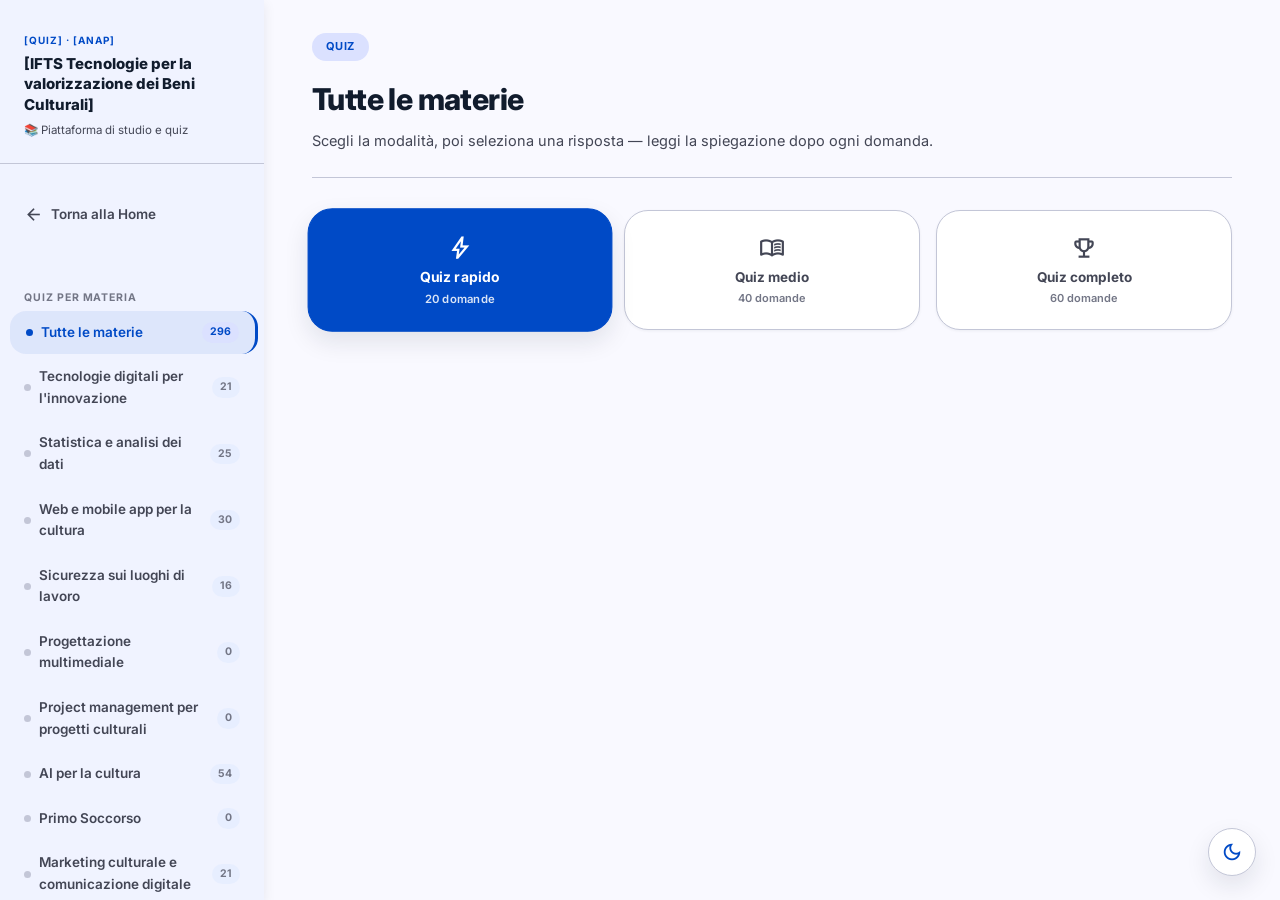
==== commit a0f6d92b: "git commit main" ====
--- a/index.html
+++ b/index.html
@@ -12,6 +12,7 @@
   <link href="https://fonts.googleapis.com/css2?family=Material+Symbols+Outlined:wght,FILL@100..700,0..1&display=swap" rel="stylesheet">
 
   <link rel="stylesheet" href="style.css">
+  <script src="theme.js"></script>
 </head>
 <body>
 
@@ -48,10 +49,19 @@
 
     <div class="logo">
       <!-- ⚠️ Modifica: branding sidebar -->
-      <span class="logo-kicker">[Tecnologie per la valorizzazione dei Beni Culturali] · [ANAP]</span>
-      <div class="logo-name">[Tecnologie per la valorizzazione dei Beni Culturali]</div>
+      <span class="logo-kicker">[Quiz] · [ANAP]</span>
+      <div class="logo-name">[IFTS Tecnologie per la valorizzazione dei Beni Culturali]</div>
       <div class="logo-sub">📚 Piattaforma di studio e quiz</div>
     </div>
+
+    <!-- Torna alla Home (pagina esterna) -->
+    <div class="sidebar-section">
+      <a class="nav-item" href="home.html" style="text-decoration:none">
+        <span class="material-symbols-outlined" style="font-size:19px">arrow_back</span>Torna alla Home
+      </a>
+    </div>
+
+    <div class="sidebar-divider"></div>
 
     <!-- Quiz per materia -->
     <div class="sidebar-section">
@@ -342,64 +352,18 @@
 </div><!-- /app -->
 
 <!-- ════════════════════════════════════════════════════════════
-     BOTTOM NAV MOBILE
-════════════════════════════════════════════════════════════ -->
-<nav class="bottom-nav" id="bottom-nav">
-  <div class="bottom-nav-inner">
-
-    <button class="bn-btn active" id="bn-quiz" onclick="bnQuiz()">
-      <span class="material-symbols-outlined">quiz</span>
-      Quiz
-    </button>
-
-    <button class="bn-btn" id="bn-esame" onclick="bnEsame()">
-      <span class="material-symbols-outlined">history_edu</span>
-      Esame
-    </button>
-
-    <button class="bn-btn" id="bn-teoria" onclick="bnTeoria()">
-      <span class="material-symbols-outlined">menu_book</span>
-      Teoria
-    </button>
-
-    <button class="bn-btn" id="bn-doc" onclick="bnDoc()">
-      <span class="material-symbols-outlined">description</span>
-      Documenti
-    </button>
-
-    <button class="bn-btn" id="bn-stats" onclick="bnStats()">
-      <span class="material-symbols-outlined">bar_chart</span>
-      Statistiche
-    </button>
-
-  </div>
-</nav>
-
-<!-- ════════════════════════════════════════════════════════════
-     MODAL STATISTICHE (mobile)
-════════════════════════════════════════════════════════════ -->
-<div id="stats-modal"
-  style="display:none;position:fixed;inset:0;z-index:400;background:rgba(17,28,45,.6);align-items:flex-end"
-  onclick="if(event.target===this)closeStats()">
-  <div style="background:var(--surface-lowest);border-radius:24px 24px 0 0;padding:1.5rem;width:100%;border-top:1px solid var(--outline-var)">
-    <div style="width:36px;height:4px;background:var(--outline-var);border-radius:2px;margin:0 auto 1.25rem"></div>
-    <span class="stats-label" style="display:block;margin-bottom:12px">Statistiche sessione</span>
-    <div class="stat-row"><span class="stat-row-label">Domande</span><span class="stat-row-val v-tot" id="ms-tot">0</span></div>
-    <div class="stat-row"><span class="stat-row-label">Corrette</span><span class="stat-row-val v-ok" id="ms-ok">0</span></div>
-    <div class="stat-row"><span class="stat-row-label">Errate</span><span class="stat-row-val v-ko" id="ms-ko">0</span></div>
-    <div class="stat-row"><span class="stat-row-label">Successo</span><span class="stat-row-val v-pct" id="ms-pct">—</span></div>
-    <div class="prog-track" style="margin-top:14px">
-      <div class="prog-fill" id="ms-bar" style="width:0%"></div>
-    </div>
-    <div class="prog-lbl"><span id="ms-pl">0/0</span><span id="ms-pr">0%</span></div>
-    <button onclick="closeStats()"
-      style="margin-top:1.25rem;width:100%;padding:14px;background:var(--surface-low);
-             border:1px solid var(--outline-var);border-radius:var(--r-xl);
-             color:var(--on-surface-var);font-family:var(--font);font-size:14px;font-weight:600;cursor:pointer">
-      Chiudi
-    </button>
-  </div>
-</div>
+     Navigazione mobile: gestita interamente dalla sidebar
+     (hamburger in topbar → drawer laterale con overlay).
+     Nessun bottom nav: tutte le voci (Home, Quiz, Esame,
+     Teoria, Documentazione, Statistiche) vivono nella sidebar.
+════════════════════════════════════════════════════════════ -->
+
+<!-- ════════════════════════════════════════════════════════════
+     THEME TOGGLE
+════════════════════════════════════════════════════════════ -->
+<button class="theme-toggle" id="theme-toggle" aria-label="Cambia tema" title="Cambia tema chiaro/scuro">
+  <span class="material-symbols-outlined">dark_mode</span>
+</button>
 
 <!-- ════════════════════════════════════════════════════════════
      SCRIPT
@@ -411,4 +375,4 @@
 <script src="realquiz.js"></script>
 
 </body>
-</html>
+</html>
--- a/style.css
+++ b/style.css
@@ -94,6 +94,61 @@
   --shadow-xl: 0 20px 40px rgba(17,28,45,0.12);
 }
 
+/* ── TEMA SCURO — Nocturnal Logic (Stitch) ──────────────────────── */
+[data-theme="dark"] {
+  --background:        #0b1326;
+  --surface:            #0b1326;
+  --surface-dim:         #060e20;
+  --surface-bright:      #31394d;
+  --surface-lowest:      #060e20;
+  --surface-low:         #131b2e;
+  --surface-container:   #171f33;
+  --surface-high:        #222a3d;
+  --surface-highest:     #2d3449;
+  --surface-variant:     #2d3449;
+
+  --on-background:  #dae2fd;
+  --on-surface:     #dae2fd;
+  --on-surface-var: #c2c6d6;
+  --outline:        #8c909f;
+  --outline-var:    #424754;
+
+  --inverse-surface:    #dae2fd;
+  --inverse-on-surface: #283044;
+  --inverse-primary:    #005ac2;
+
+  --primary:              #adc6ff;
+  --on-primary:           #002e6a;
+  --primary-container:    #4d8eff;
+  --on-primary-container: #d8e2ff;
+  --primary-fixed:        #1a2c50;
+  --primary-fixed-dim:    #adc6ff;
+
+  --secondary:              #4edea3;
+  --on-secondary:           #003824;
+  --secondary-container:    #00a572;
+  --on-secondary-container: #baffdf;
+  --secondary-fixed:        #103427;
+  --secondary-fixed-dim:    #4edea3;
+
+  --tertiary:              #ffb786;
+  --on-tertiary:           #502400;
+  --tertiary-container:    #df7412;
+  --on-tertiary-container: #ffdcc6;
+  --tertiary-fixed:        #3c2510;
+  --tertiary-fixed-dim:    #ffb786;
+
+  --error:              #ffb4ab;
+  --on-error:           #690005;
+  --error-container:    #93000a;
+  --on-error-container: #ffdad6;
+
+  --shadow-sm: 0 1px 3px rgba(0,0,0,0.35);
+  --shadow:    0 4px 14px rgba(0,0,0,0.45);
+  --shadow-lg: 0 10px 28px rgba(0,0,0,0.55);
+  --shadow-xl: 0 20px 46px rgba(0,0,0,0.6);
+}
+
 /* ── RESET & BASE ──────────────────────────────────────────────── */
 *, *::before, *::after { box-sizing: border-box; margin: 0; padding: 0; }
 html { font-size: 16px; scroll-behavior: smooth; }
@@ -104,6 +159,7 @@
   min-height: 100vh;
   line-height: 1.6;
   -webkit-font-smoothing: antialiased;
+  transition: background .25s ease, color .25s ease;
 }
 .material-symbols-outlined {
   font-variation-settings: 'FILL' 0, 'wght' 400, 'GRAD' 0, 'opsz' 24;
@@ -114,6 +170,32 @@
 ::-webkit-scrollbar { width: 6px; height: 6px; }
 ::-webkit-scrollbar-track { background: transparent; }
 ::-webkit-scrollbar-thumb { background: var(--surface-highest); border-radius: 10px; }
+
+/* ── THEME TOGGLE ──────────────────────────────────────────────── */
+.theme-toggle {
+  position: fixed;
+  bottom: 24px;
+  right: 24px;
+  z-index: 500;
+  width: 48px;
+  height: 48px;
+  border-radius: var(--r-full);
+  border: 1px solid var(--outline-var);
+  background: var(--surface-lowest);
+  color: var(--primary);
+  cursor: pointer;
+  display: flex;
+  align-items: center;
+  justify-content: center;
+  box-shadow: var(--shadow-lg);
+  transition: background .2s, transform .2s, box-shadow .2s;
+}
+.theme-toggle:hover { transform: scale(1.08); box-shadow: var(--shadow-xl); }
+.theme-toggle .material-symbols-outlined { font-size: 22px; }
+
+@media (max-width: 900px) {
+  .theme-toggle { bottom: 16px; right: 16px; width: 42px; height: 42px; }
+}
 
 /* ── LAYOUT ────────────────────────────────────────────────────── */
 .app {
@@ -520,6 +602,7 @@
   cursor: pointer; margin-right: 8px;
   transition: box-shadow .15s, transform .1s;
   box-shadow: var(--shadow);
+  display: inline-flex; align-items: center; gap: 8px;
 }
 .btn-restart:hover { box-shadow: var(--shadow-lg); transform: translateY(-1px); }
 .btn-restart-sec {
@@ -527,6 +610,7 @@
   border: 1px solid var(--outline-var); border-radius: var(--r-xl);
   font-family: var(--font); font-size: 14.5px; font-weight: 600;
   cursor: pointer; transition: background .15s, color .15s;
+  display: inline-flex; align-items: center; gap: 8px;
 }
 .btn-restart-sec:hover { background: var(--surface-low); color: var(--on-surface); }
 
@@ -690,4 +774,4 @@
 @media (max-width: 380px) {
   .main { padding-left: var(--sp-sm); padding-right: var(--sp-sm); }
   .q-card { padding: var(--sp-md); }
-}
+}
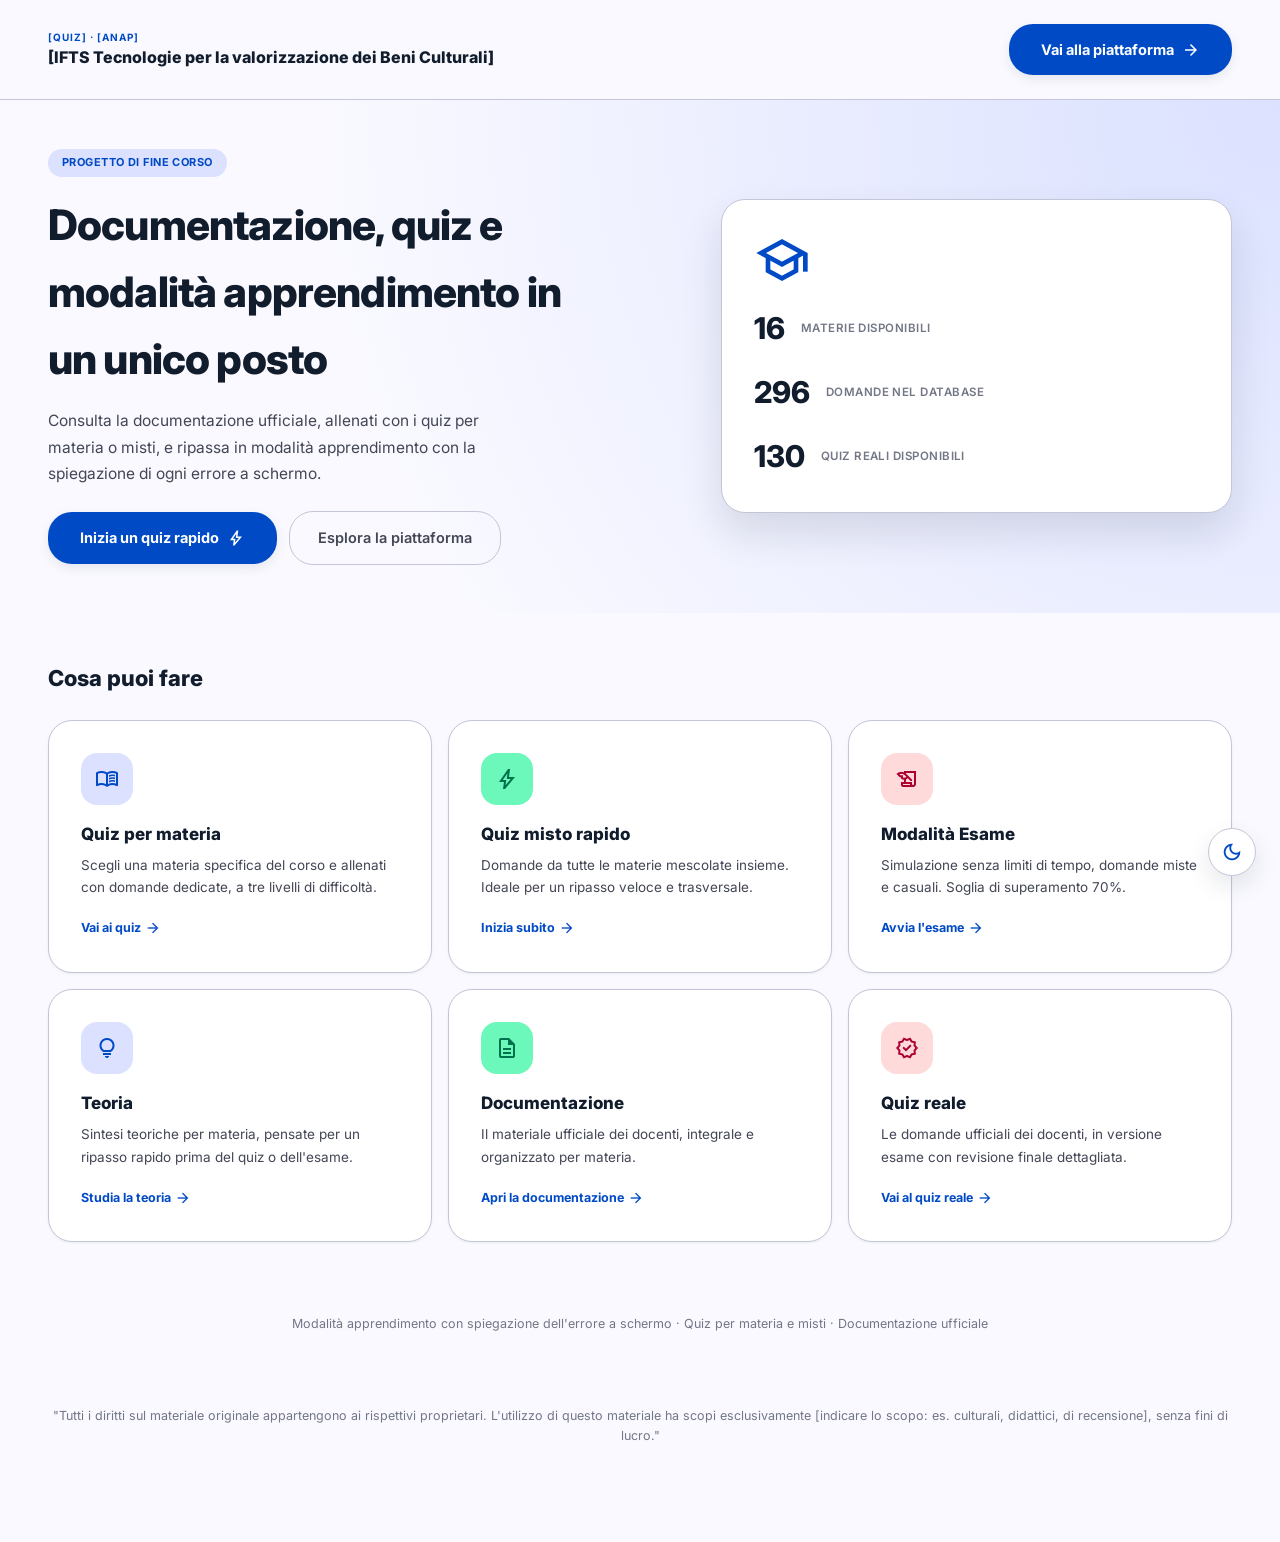
==== commit 808f6e07: "git commit V2temp" ====
--- a/index.html
+++ b/index.html
@@ -16,363 +16,150 @@
 </head>
 <body>
 
-<!-- ════════════════════════════════════════════════════════════
-     TOPBAR MOBILE
-════════════════════════════════════════════════════════════ -->
-<header class="topbar" id="topbar">
-  <button class="btn-hamburger" id="btn-hamburger"
-    onclick="toggleSidebar()" aria-label="Apri menu">
-    <span class="material-symbols-outlined">menu</span>
-  </button>
-  <div class="topbar-brand">
-    <span class="topbar-kicker">
+  <!-- ── HEADER ────────────────────────────────────────────────── -->
+  <header class="home-header">
+    <div class="brand">
       <!-- ⚠️ Modifica: sigla ente / corso -->
-      [SIGLA] · [ENTE]
-    </span>
-    <div class="topbar-title">
-      <!-- ⚠️ Modifica: titolo breve corso -->
-      [Titolo Corso]
+      <span class="kicker">[Quiz] · [ANAP]</span>
+      <span class="name">[IFTS Tecnologie per la valorizzazione dei Beni Culturali]</span>
     </div>
-  </div>
-</header>
+    <a href="app.html" class="btn-restart home-link-btn">
+      Vai alla piattaforma
+      <span class="material-symbols-outlined icon-sm">arrow_forward</span>
+    </a>
+  </header>
 
-<!-- overlay per chiudere la sidebar su mobile -->
-<div class="overlay" id="overlay" onclick="closeSidebar()"></div>
+  <!-- ── HERO ──────────────────────────────────────────────────── -->
+  <section class="home-hero">
+    <div class="home-hero-inner">
+      <div>
+        <span class="section-badge">Progetto di fine corso</span>
+        <!-- ⚠️ Modifica: claim principale -->
+        <h1>Documentazione, quiz e modalità apprendimento in un unico posto</h1>
+        <p>
+          Consulta la documentazione ufficiale, allenati con i quiz per materia o misti,
+          e ripassa in modalità apprendimento con la spiegazione di ogni errore a schermo.
+        </p>
+        <a href="app.html?start=20" class="btn-restart home-link-btn spaced">
+          Inizia un quiz rapido
+          <span class="material-symbols-outlined icon-sm">bolt</span>
+        </a>
+        <a href="app.html" class="btn-restart-sec home-link-btn">
+          Esplora la piattaforma
+        </a>
+      </div>
 
-<!-- ════════════════════════════════════════════════════════════
-     LAYOUT PRINCIPALE
-════════════════════════════════════════════════════════════ -->
-<div class="app">
+      <div class="home-hero-visual">
+        <span class="material-symbols-outlined big-icon">school</span>
+        <div class="home-hero-stat">
+          <span class="num" id="home-stat-materie">0</span>
+          <span class="lbl">Materie disponibili</span>
+        </div>
+        <div class="home-hero-stat">
+          <span class="num" id="home-stat-domande">0</span>
+          <span class="lbl">Domande nel database</span>
+        </div>
+        <div class="home-hero-stat">
+          <span class="num" id="home-stat-reali">0</span>
+          <span class="lbl">Quiz reali disponibili</span>
+        </div>
+      </div>
+    </div>
+  </section>
 
-  <!-- ── SIDEBAR ─────────────────────────────────────────────── -->
-  <aside class="sidebar" id="sidebar">
+  <!-- ── MAIN ──────────────────────────────────────────────────── -->
+  <main class="home-main">
+    <h2 class="home-section-title">Cosa puoi fare</h2>
 
-    <div class="logo">
-      <!-- ⚠️ Modifica: branding sidebar -->
-      <span class="logo-kicker">[Quiz] · [ANAP]</span>
-      <div class="logo-name">[IFTS Tecnologie per la valorizzazione dei Beni Culturali]</div>
-      <div class="logo-sub">📚 Piattaforma di studio e quiz</div>
+    <div class="home-bento">
+
+      <a href="app.html" class="home-card">
+        <div class="icon-wrap tone-primary">
+          <span class="material-symbols-outlined">menu_book</span>
+        </div>
+        <h3>Quiz per materia</h3>
+        <p>Scegli una materia specifica del corso e allenati con domande dedicate, a tre livelli di difficoltà.</p>
+        <span class="go">Vai ai quiz <span class="material-symbols-outlined icon-xs">arrow_forward</span></span>
+      </a>
+
+      <a href="app.html?start=20" class="home-card">
+        <div class="icon-wrap tone-secondary">
+          <span class="material-symbols-outlined">bolt</span>
+        </div>
+        <h3>Quiz misto rapido</h3>
+        <p>Domande da tutte le materie mescolate insieme. Ideale per un ripasso veloce e trasversale.</p>
+        <span class="go">Inizia subito <span class="material-symbols-outlined icon-xs">arrow_forward</span></span>
+      </a>
+
+      <a href="app.html#esame" class="home-card">
+        <div class="icon-wrap tone-tertiary">
+          <span class="material-symbols-outlined">history_edu</span>
+        </div>
+        <h3>Modalità Esame</h3>
+        <p>Simulazione senza limiti di tempo, domande miste e casuali. Soglia di superamento 70%.</p>
+        <span class="go">Avvia l'esame <span class="material-symbols-outlined icon-xs">arrow_forward</span></span>
+      </a>
+
+      <a href="app.html#teoria" class="home-card">
+        <div class="icon-wrap tone-primary">
+          <span class="material-symbols-outlined">lightbulb</span>
+        </div>
+        <h3>Teoria</h3>
+        <p>Sintesi teoriche per materia, pensate per un ripasso rapido prima del quiz o dell'esame.</p>
+        <span class="go">Studia la teoria <span class="material-symbols-outlined icon-xs">arrow_forward</span></span>
+      </a>
+
+      <a href="app.html#doc" class="home-card">
+        <div class="icon-wrap tone-secondary">
+          <span class="material-symbols-outlined">description</span>
+        </div>
+        <h3>Documentazione</h3>
+        <p>Il materiale ufficiale dei docenti, integrale e organizzato per materia.</p>
+        <span class="go">Apri la documentazione <span class="material-symbols-outlined icon-xs">arrow_forward</span></span>
+      </a>
+
+      <a href="app.html" class="home-card" id="home-card-reale">
+        <div class="icon-wrap tone-tertiary">
+          <span class="material-symbols-outlined">verified</span>
+        </div>
+        <h3>Quiz reale</h3>
+        <p>Le domande ufficiali dei docenti, in versione esame con revisione finale dettagliata.</p>
+        <span class="go">Vai al quiz reale <span class="material-symbols-outlined icon-xs">arrow_forward</span></span>
+      </a>
+
     </div>
 
-    <!-- Torna alla Home (pagina esterna) -->
-    <div class="sidebar-section">
-      <a class="nav-item" href="home.html" style="text-decoration:none">
-        <span class="material-symbols-outlined" style="font-size:19px">arrow_back</span>Torna alla Home
-      </a>
-    </div>
+    <p class="home-footer-note">
+      Modalità apprendimento con spiegazione dell'errore a schermo · Quiz per materia e misti · Documentazione ufficiale
+    </p>
+    <p class="home-footer-note">
+      "Tutti i diritti sul materiale originale appartengono ai rispettivi proprietari. L'utilizzo di questo materiale ha scopi esclusivamente [indicare lo scopo: es. culturali, didattici, di recensione], senza fini di lucro."    </p>
+  </main>
 
-    <div class="sidebar-divider"></div>
+  <button class="theme-toggle" id="theme-toggle" aria-label="Cambia tema" title="Cambia tema chiaro/scuro">
+    <span class="material-symbols-outlined">dark_mode</span>
+  </button>
 
-    <!-- Quiz per materia -->
-    <div class="sidebar-section">
-      <span class="sidebar-label">Quiz per materia</span>
-      <div class="nav-item active" onclick="setQuiz('all', this)">
-        <span class="nav-dot"></span>Tutte le materie
-        <span class="nav-count" id="cnt-all">0</span>
-      </div>
-      <div id="sidebar-quiz-list"></div>
-    </div>
+  <script>
+    // Statistiche reali lette da db.json (nessun dato finto)
+    fetch('db.json')
+      .then(r => r.ok ? r.json() : Promise.reject(new Error('db.json non trovato')))
+      .then(data => {
+        const materie   = data.materie        || [];
+        const domande   = data.domande        || [];
+        const realQuiz  = data.quiz_reale     || {};
+        const totReali  = Object.values(realQuiz)
+          .filter(v => Array.isArray(v))
+          .reduce((sum, arr) => sum + arr.length, 0);
 
-    <div class="sidebar-divider"></div>
-
-    <!-- Modalità speciali -->
-    <div class="sidebar-section">
-      <span class="sidebar-label">Modalità speciali</span>
-      <div class="nav-item" onclick="startExam(this)">
-        <span class="nav-dot" style="background:var(--tertiary)"></span>Modalità Esame
-      </div>
-    </div>
-
-    <!-- Quiz reale (visibile solo se REAL_QUIZ ha dati) -->
-    <div id="sidebar-real-section" style="display:none">
-      <div class="sidebar-divider"></div>
-      <div class="sidebar-section">
-        <span class="sidebar-label">Quiz reale</span>
-        <div id="sidebar-real-list"></div>
-      </div>
-    </div>
-
-    <div class="sidebar-divider"></div>
-
-    <!-- Teoria -->
-    <div class="sidebar-section">
-      <span class="sidebar-label">Teoria</span>
-      <div id="sidebar-theory-list"></div>
-    </div>
-
-    <div class="sidebar-divider"></div>
-
-    <!-- Documentazione -->
-    <div class="sidebar-section">
-      <span class="sidebar-label">Documentazione</span>
-      <div id="sidebar-doc-list"></div>
-    </div>
-
-    <!-- Statistiche sessione -->
-    <div class="sidebar-stats">
-      <span class="stats-label">Statistiche sessione</span>
-      <div class="stat-row">
-        <span class="stat-row-label">Domande</span>
-        <span class="stat-row-val v-tot" id="st-tot">0</span>
-      </div>
-      <div class="stat-row">
-        <span class="stat-row-label">Corrette</span>
-        <span class="stat-row-val v-ok" id="st-ok">0</span>
-      </div>
-      <div class="stat-row">
-        <span class="stat-row-label">Errate</span>
-        <span class="stat-row-val v-ko" id="st-ko">0</span>
-      </div>
-      <div class="stat-row">
-        <span class="stat-row-label">Successo</span>
-        <span class="stat-row-val v-pct" id="st-pct">—</span>
-      </div>
-      <div class="prog-track">
-        <div class="prog-fill" id="st-bar" style="width:0%"></div>
-      </div>
-      <div class="prog-lbl">
-        <span id="st-pl">0/0</span>
-        <span id="st-pr">0%</span>
-      </div>
-    </div>
-
-  </aside><!-- /sidebar -->
-
-  <!-- ── MAIN ────────────────────────────────────────────────── -->
-  <main class="main">
-
-    <!-- ══ QUIZ VIEW ══════════════════════════════════════════ -->
-    <div id="quiz-view" style="display:block">
-
-      <div class="section-header">
-        <span class="section-badge">Quiz</span>
-        <h1 id="quiz-title">Tutte le materie</h1>
-        <p>Scegli la modalità, poi seleziona una risposta — leggi la spiegazione dopo ogni domanda.</p>
-      </div>
-
-      <!-- Selettore lunghezza quiz -->
-      <div id="quiz-selector" style="display:block">
-        <div class="quiz-mode-selector">
-          <button class="btn-mode selected" onclick="selectLen(20, this)">
-            <span class="material-symbols-outlined btn-mode-icon">bolt</span>
-            <span class="btn-mode-label">Quiz rapido</span>
-            <span class="btn-mode-sub">20 domande</span>
-          </button>
-          <button class="btn-mode" onclick="selectLen(40, this)">
-            <span class="material-symbols-outlined btn-mode-icon">menu_book</span>
-            <span class="btn-mode-label">Quiz medio</span>
-            <span class="btn-mode-sub">40 domande</span>
-          </button>
-          <button class="btn-mode" onclick="selectLen(60, this)">
-            <span class="material-symbols-outlined btn-mode-icon">emoji_events</span>
-            <span class="btn-mode-label">Quiz completo</span>
-            <span class="btn-mode-sub">60 domande</span>
-          </button>
-        </div>
-      </div>
-
-      <!-- Card domanda (generata da JS) -->
-      <div id="q-card" class="q-card" style="display:none"></div>
-
-      <!-- End card -->
-      <div class="end-card" id="end-card">
-        <div class="end-score" id="end-score">—</div>
-        <div class="end-sub" id="end-sub"></div>
-        <div class="end-msg" id="end-msg"></div>
-        <div class="end-grid">
-          <div class="end-stat">
-            <div class="end-stat-v v-ok" id="ef-ok">0</div>
-            <div class="end-stat-l">Corrette</div>
-          </div>
-          <div class="end-stat">
-            <div class="end-stat-v v-ko" id="ef-ko">0</div>
-            <div class="end-stat-l">Errate</div>
-          </div>
-          <div class="end-stat">
-            <div class="end-stat-v v-tot" id="ef-tot">0</div>
-            <div class="end-stat-l">Totale</div>
-          </div>
-        </div>
-        <button class="btn-restart" onclick="restartQuiz()">Ricomincia
-          <span class="material-symbols-outlined" style="font-size:18px">refresh</span>
-        </button>
-        <button class="btn-restart-sec" onclick="backToSelector()">Cambia modalità</button>
-      </div>
-
-    </div><!-- /quiz-view -->
-
-    <!-- ══ ESAME VIEW ═════════════════════════════════════════ -->
-    <div id="exam-view" style="display:none">
-
-      <div class="section-header">
-        <span class="section-badge" style="color:var(--tertiary);background:var(--tertiary-fixed)">
-          Esame
-        </span>
-        <h1>Modalità Esame</h1>
-        <p>Domande da tutte le materie in ordine casuale. Nessun limite di tempo.</p>
-      </div>
-
-      <div id="exam-intro" class="intro-card">
-        <div class="warn-banner">
-          <span class="material-symbols-outlined">warning</span>
-          <div>
-            <div class="warn-banner-title">Simulazione d'esame</div>
-            <div class="warn-banner-text">Le domande vengono estratte casualmente da tutte le materie e mescolate. La soglia di superamento è 70%.</div>
-          </div>
-        </div>
-        <h2>Seleziona la modalità esame</h2>
-        <div class="quiz-mode-selector" style="margin-top:1.25rem">
-          <button class="btn-mode selected" onclick="selectExamLen(20, this)">
-            <span class="material-symbols-outlined btn-mode-icon">bolt</span>
-            <span class="btn-mode-label">Rapido</span>
-            <span class="btn-mode-sub">20 domande</span>
-          </button>
-          <button class="btn-mode" onclick="selectExamLen(40, this)">
-            <span class="material-symbols-outlined btn-mode-icon">menu_book</span>
-            <span class="btn-mode-label">Medio</span>
-            <span class="btn-mode-sub">40 domande</span>
-          </button>
-          <button class="btn-mode" onclick="selectExamLen(60, this)">
-            <span class="material-symbols-outlined btn-mode-icon">emoji_events</span>
-            <span class="btn-mode-label">Completo</span>
-            <span class="btn-mode-sub">60 domande</span>
-          </button>
-        </div>
-        <button class="btn-restart" onclick="launchExam()"
-          style="background:var(--tertiary);margin-top:1.5rem">
-          Inizia esame
-          <span class="material-symbols-outlined" style="font-size:18px">arrow_forward</span>
-        </button>
-      </div>
-
-      <div id="exam-quiz-area" style="display:none"></div>
-
-      <div class="end-card" id="exam-end" style="display:none">
-        <div class="end-score" id="ex-score">—</div>
-        <div class="end-sub" id="ex-sub"></div>
-        <div class="end-msg" id="ex-msg"></div>
-        <div class="end-grid">
-          <div class="end-stat">
-            <div class="end-stat-v v-ok" id="ex-ok">0</div>
-            <div class="end-stat-l">Corrette</div>
-          </div>
-          <div class="end-stat">
-            <div class="end-stat-v v-ko" id="ex-ko">0</div>
-            <div class="end-stat-l">Errate</div>
-          </div>
-          <div class="end-stat">
-            <div class="end-stat-v v-tot" id="ex-tot">0</div>
-            <div class="end-stat-l">Totale</div>
-          </div>
-        </div>
-        <button class="btn-restart" onclick="resetExam()"
-          style="background:var(--tertiary)">
-          Rifai esame
-          <span class="material-symbols-outlined" style="font-size:18px">refresh</span>
-        </button>
-        <button class="btn-restart-sec"
-          onclick="showSection('quiz-view');setBottomNav('quiz')">
-          Torna ai quiz
-        </button>
-      </div>
-
-    </div><!-- /exam-view -->
-
-    <!-- ══ TEORIA VIEW ════════════════════════════════════════ -->
-    <!-- Le sezioni vengono generate dinamicamente da app.js -->
-    <div id="theory-view" style="display:none"></div>
-
-    <!-- ══ DOC VIEW ═══════════════════════════════════════════ -->
-    <!-- Le sezioni vengono generate dinamicamente da app.js -->
-    <div id="doc-view" style="display:none"></div>
-
-    <!-- ══ QUIZ REALE VIEW ════════════════════════════════════ -->
-    <div id="realquiz-view" style="display:none">
-
-      <div class="section-header">
-        <span class="section-badge"
-          style="color:var(--secondary);background:var(--secondary-container)">
-          Quiz reale
-        </span>
-        <h1 id="rq-title">Quiz reale</h1>
-        <p id="rq-sub">Esame ufficiale con le domande del docente. Rispondi a tutto e poi consegna.</p>
-      </div>
-
-      <div id="rq-intro" class="intro-card">
-        <h2>Simulazione esame ufficiale</h2>
-        <p>
-          Le domande sono tratte direttamente dal documento ufficiale del docente.
-          Rispondi a tutte, poi clicca <strong>Consegna</strong> per vedere il risultato
-          e la spiegazione di ogni errore.
-        </p>
-        <button class="btn-restart"
-          style="background:var(--secondary)"
-          onclick="launchRealQuiz()">
-          Inizia quiz reale
-          <span class="material-symbols-outlined" style="font-size:18px">arrow_forward</span>
-        </button>
-      </div>
-
-      <div id="rq-area" style="display:none"></div>
-
-      <div class="end-card" id="rq-end" style="display:none">
-        <div class="end-score" id="rq-score">—</div>
-        <div class="end-sub" id="rq-sub2"></div>
-        <div class="end-msg" id="rq-msg"></div>
-        <div class="end-grid">
-          <div class="end-stat">
-            <div class="end-stat-v v-ok" id="rq-ok">0</div>
-            <div class="end-stat-l">Corrette</div>
-          </div>
-          <div class="end-stat">
-            <div class="end-stat-v v-ko" id="rq-ko">0</div>
-            <div class="end-stat-l">Errate</div>
-          </div>
-          <div class="end-stat">
-            <div class="end-stat-v v-tot" id="rq-tot">0</div>
-            <div class="end-stat-l">Totale</div>
-          </div>
-        </div>
-        <div id="rq-review"></div>
-        <button class="btn-restart"
-          style="background:var(--secondary);margin-top:1.5rem"
-          onclick="launchRealQuiz()">
-          Rifai quiz
-          <span class="material-symbols-outlined" style="font-size:18px">refresh</span>
-        </button>
-        <button class="btn-restart-sec"
-          onclick="showSection('quiz-view');setBottomNav('quiz')">
-          Torna ai quiz
-        </button>
-      </div>
-
-    </div><!-- /realquiz-view -->
-
-  </main><!-- /main -->
-</div><!-- /app -->
-
-<!-- ════════════════════════════════════════════════════════════
-     Navigazione mobile: gestita interamente dalla sidebar
-     (hamburger in topbar → drawer laterale con overlay).
-     Nessun bottom nav: tutte le voci (Home, Quiz, Esame,
-     Teoria, Documentazione, Statistiche) vivono nella sidebar.
-════════════════════════════════════════════════════════════ -->
-
-<!-- ════════════════════════════════════════════════════════════
-     THEME TOGGLE
-════════════════════════════════════════════════════════════ -->
-<button class="theme-toggle" id="theme-toggle" aria-label="Cambia tema" title="Cambia tema chiaro/scuro">
-  <span class="material-symbols-outlined">dark_mode</span>
-</button>
-
-<!-- ════════════════════════════════════════════════════════════
-     SCRIPT
-     Ordine: app.js (carica db.json via fetch e avvia tutto),
-             poi realquiz.js (usa le variabili globali di app.js)
-     ⚠️ Aprire con Live Server in VS Code, non con doppio clic.
-════════════════════════════════════════════════════════════ -->
-<script src="app.js"></script>
-<script src="realquiz.js"></script>
+        document.getElementById('home-stat-materie').textContent = materie.length;
+        document.getElementById('home-stat-domande').textContent = domande.length;
+        document.getElementById('home-stat-reali').textContent   = totReali;
+      })
+      .catch(() => {
+        // Se db.json non è raggiungibile (es. apertura senza Live Server), lascia gli zeri di default.
+      });
+  </script>
 
 </body>
 </html>
--- a/style.css
+++ b/style.css
@@ -774,4 +774,87 @@
 @media (max-width: 380px) {
   .main { padding-left: var(--sp-sm); padding-right: var(--sp-sm); }
   .q-card { padding: var(--sp-md); }
+}
+
+/* ── PAGINA HOME (home.html) ────────────────────────────────────── */
+.home-header {
+  display: flex; align-items: center; justify-content: space-between;
+  padding: var(--sp-lg) var(--sp-2xl);
+  border-bottom: 1px solid var(--outline-var);
+}
+.home-header .brand { display: flex; flex-direction: column; }
+.home-header .brand .kicker {
+  font-size: 10px; font-weight: 700; color: var(--primary);
+  letter-spacing: .1em; text-transform: uppercase;
+}
+.home-header .brand .name { font-size: 16px; font-weight: 800; color: var(--on-surface); }
+
+.home-hero {
+  background: radial-gradient(circle at top right, var(--primary-fixed) 0%, var(--background) 70%);
+  padding: var(--sp-2xl);
+}
+.home-hero-inner {
+  max-width: var(--container-max); margin: 0 auto;
+  display: grid; grid-template-columns: 1.1fr .9fr; gap: var(--sp-2xl); align-items: center;
+}
+.home-hero h1 { font-size: 42px; font-weight: 800; letter-spacing: -.02em; color: var(--on-surface); margin-bottom: var(--sp-md); max-width: 560px; }
+.home-hero p  { font-size: 15.5px; color: var(--on-surface-var); max-width: 480px; margin-bottom: var(--sp-lg); line-height: 1.7; }
+.home-hero-visual {
+  background: var(--surface-lowest); border: 1px solid var(--outline-var);
+  border-radius: var(--r-xl); box-shadow: var(--shadow-xl);
+  padding: var(--sp-xl); display: flex; flex-direction: column; gap: var(--sp-md);
+}
+.home-hero-visual .big-icon { font-size: 56px; color: var(--primary); }
+.home-hero-stat { display: flex; align-items: center; gap: var(--sp-md); }
+.home-hero-stat .num { font-size: 30px; font-weight: 800; color: var(--on-surface); }
+.home-hero-stat .lbl { font-size: 11.5px; color: var(--outline); font-weight: 600; text-transform: uppercase; letter-spacing: .04em; }
+
+.home-main { max-width: var(--container-max); margin: 0 auto; padding: var(--sp-2xl); }
+.home-section-title { font-size: 22px; font-weight: 800; color: var(--on-surface); margin-bottom: var(--sp-lg); }
+
+.home-bento {
+  display: grid; grid-template-columns: repeat(3, 1fr); gap: var(--sp-md); margin-bottom: var(--sp-2xl);
+}
+.home-card {
+  display: block; text-decoration: none;
+  background: var(--surface-lowest); border: 1px solid var(--outline-var);
+  border-radius: var(--r-xl); padding: var(--sp-xl);
+  box-shadow: var(--shadow-sm); transition: box-shadow .18s, transform .18s;
+}
+.home-card:hover { box-shadow: var(--shadow-lg); transform: translateY(-3px); }
+.home-card .icon-wrap {
+  width: 52px; height: 52px; border-radius: var(--r-lg);
+  display: flex; align-items: center; justify-content: center;
+  margin-bottom: var(--sp-md);
+}
+.home-card h3 { font-size: 17px; font-weight: 800; color: var(--on-surface); margin-bottom: 6px; }
+.home-card p  { font-size: 13.5px; color: var(--on-surface-var); line-height: 1.65; margin-bottom: var(--sp-md); }
+.home-card .go {
+  display: inline-flex; align-items: center; gap: 4px;
+  font-size: 12.5px; font-weight: 700; color: var(--primary);
+}
+
+.home-footer-note {
+  text-align: center; font-size: 12.5px; color: var(--outline); padding: var(--sp-lg) 0 var(--sp-2xl);
+}
+
+/* Link stilizzati come pulsanti */
+.home-link-btn { text-decoration: none; margin-right: 0; }
+.home-link-btn.spaced { margin-right: 8px; }
+.icon-sm { font-size: 18px; }
+.icon-xs { font-size: 16px; }
+
+/* Varianti colore per l'icona delle card bento */
+.icon-wrap.tone-primary   { background: var(--primary-fixed); }
+.icon-wrap.tone-primary   .material-symbols-outlined { color: var(--primary); }
+.icon-wrap.tone-secondary { background: var(--secondary-container); }
+.icon-wrap.tone-secondary .material-symbols-outlined { color: var(--on-secondary-container); }
+.icon-wrap.tone-tertiary  { background: var(--tertiary-fixed); }
+.icon-wrap.tone-tertiary  .material-symbols-outlined { color: var(--tertiary); }
+
+@media (max-width: 900px) {
+  .home-hero-inner { grid-template-columns: 1fr; }
+  .home-hero h1 { font-size: 30px; }
+  .home-bento { grid-template-columns: 1fr; }
+  .home-header, .home-hero, .home-main { padding-left: var(--sp-md); padding-right: var(--sp-md); }
 }
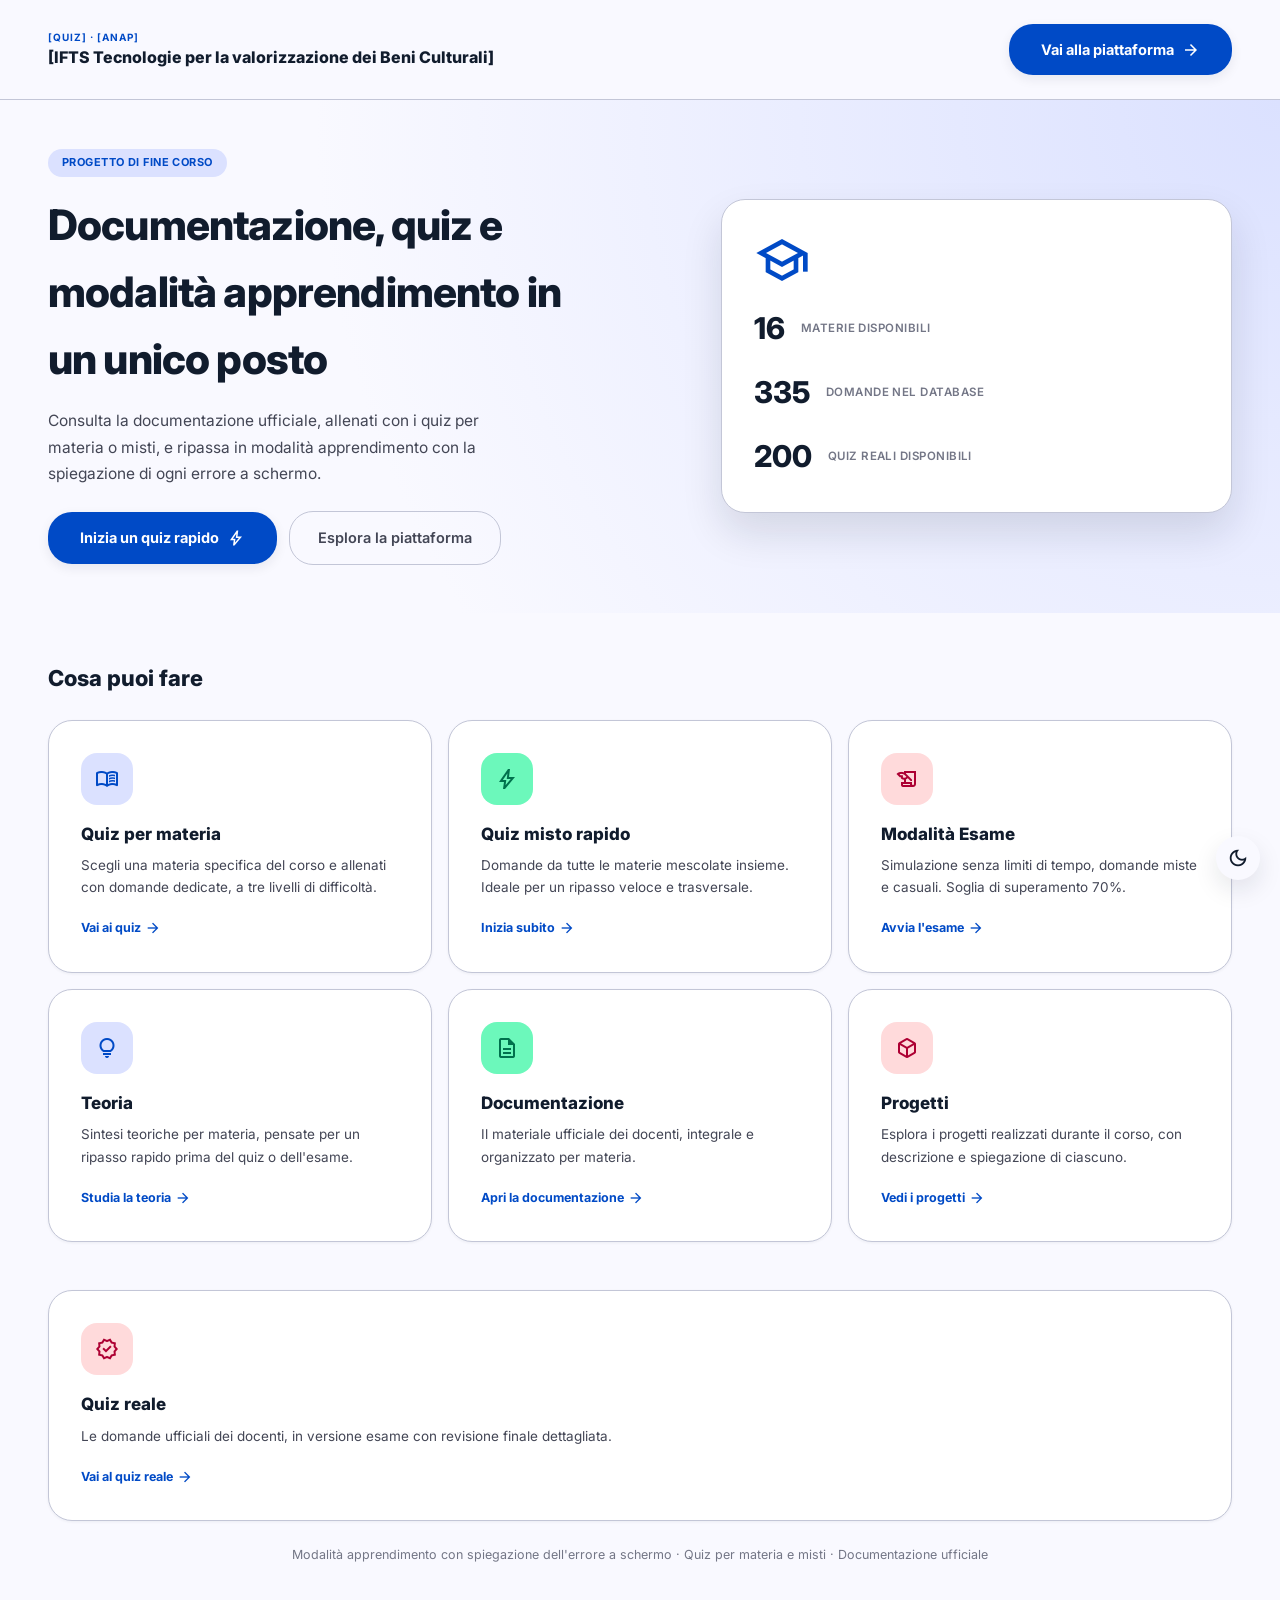
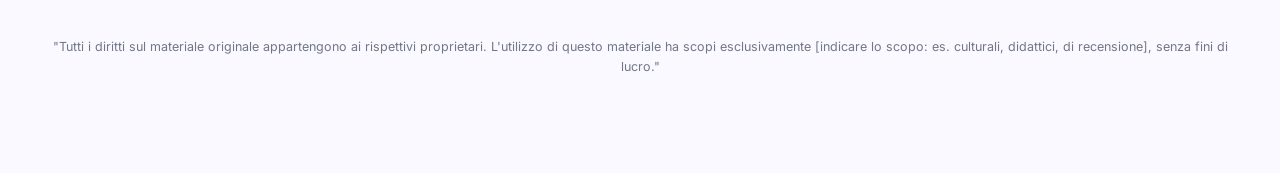
==== commit 5ca00256: "git commit V3Temp" ====
--- a/index.html
+++ b/index.html
@@ -117,7 +117,16 @@
         <p>Il materiale ufficiale dei docenti, integrale e organizzato per materia.</p>
         <span class="go">Apri la documentazione <span class="material-symbols-outlined icon-xs">arrow_forward</span></span>
       </a>
+      <a href="app.html#progetti" class="home-card">
+        <div class="icon-wrap tone-tertiary">
+          <span class="material-symbols-outlined">deployed_code</span>
+        </div>
+        <h3>Progetti</h3>
+        <p>Esplora i progetti realizzati durante il corso, con descrizione e spiegazione di ciascuno.</p>
+        <span class="go">Vedi i progetti <span class="material-symbols-outlined icon-xs">arrow_forward</span></span>
+      </a>
 
+    </div>
       <a href="app.html" class="home-card" id="home-card-reale">
         <div class="icon-wrap tone-tertiary">
           <span class="material-symbols-outlined">verified</span>
--- a/style.css
+++ b/style.css
@@ -857,4 +857,16 @@
   .home-hero h1 { font-size: 30px; }
   .home-bento { grid-template-columns: 1fr; }
   .home-header, .home-hero, .home-main { padding-left: var(--sp-md); padding-right: var(--sp-md); }
-}+}
+.project-card { background: var(--surface); border: 1px solid var(--border); border-radius: var(--radius); padding: 1.75rem; margin-bottom: 1rem; }
+.project-card h3 { font-size: 17px; font-weight: 600; color: var(--text); margin-bottom: .75rem; }
+.project-card p { font-size: 13.5px; color: var(--text2); line-height: 1.8; margin-bottom: 10px; }
+.project-card ul, .project-card ol { font-size: 13.5px; color: var(--text2); line-height: 1.8; padding-left: 1.5rem; margin-bottom: 10px; }
+.project-card code { font-family: var(--mono); font-size: 12px; background: var(--surface2); padding: 1px 6px; border-radius: 4px; color: var(--yellow); }
+ 
+.intro-card { background: var(--surface); border: 1px solid var(--border); border-radius: var(--radius); padding: 2rem; }
+.intro-card h2 { font-size: 18px; font-weight: 600; margin-bottom: .75rem; }
+.intro-card p  { font-size: 13px; color: var(--text2); margin-bottom: 1.5rem; line-height: 1.7; }
+ 
+.theme-toggle { position: fixed; bottom: 20px; right: 20px; width: 44px; height: 44px; border-radius: 50%; background: var(--surface); border: 1px solid var(--border); color: var(--text2); cursor: pointer; display: flex; align-items: center; justify-content: center; z-index: 300; }
+.theme-toggle:hover { color: var(--accent); border-color: var(--accent); }
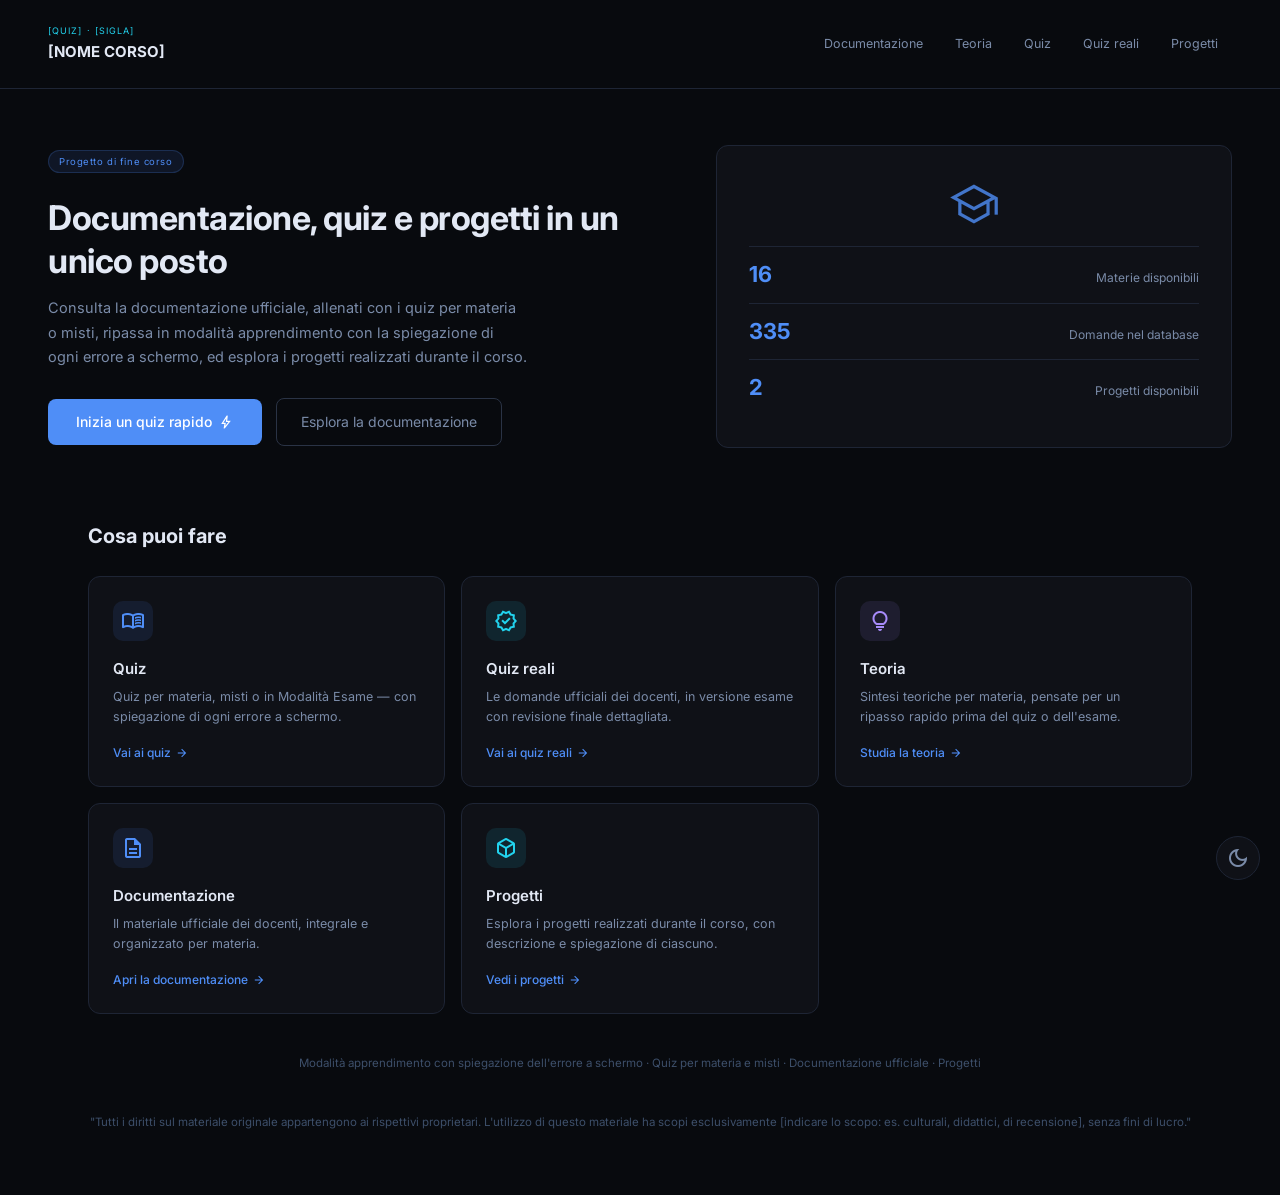
==== commit 29159a41: "V4Temp" ====
--- a/index.html
+++ b/index.html
@@ -2,173 +2,11 @@
 <html lang="it">
 <head>
   <meta charset="UTF-8">
-  <meta name="viewport" content="width=device-width, initial-scale=1.0">
-  <title>Piattaforma Quiz — Progetto di fine corso</title>
-  <!-- ⚠️ Modifica il titolo qui sopra con il nome del tuo corso -->
-
-  <link rel="preconnect" href="https://fonts.googleapis.com">
-  <link rel="preconnect" href="https://fonts.gstatic.com" crossorigin>
-  <link href="https://fonts.googleapis.com/css2?family=Inter:wght@400;500;600;700;800&display=swap" rel="stylesheet">
-  <link href="https://fonts.googleapis.com/css2?family=Material+Symbols+Outlined:wght,FILL@100..700,0..1&display=swap" rel="stylesheet">
-
-  <link rel="stylesheet" href="style.css">
-  <script src="theme.js"></script>
+  <meta http-equiv="refresh" content="0; url=webpages/index.html">
+  <title>Reindirizzamento...</title>
+  <script>window.location.replace('webpages/index.html');</script>
 </head>
 <body>
-
-  <!-- ── HEADER ────────────────────────────────────────────────── -->
-  <header class="home-header">
-    <div class="brand">
-      <!-- ⚠️ Modifica: sigla ente / corso -->
-      <span class="kicker">[Quiz] · [ANAP]</span>
-      <span class="name">[IFTS Tecnologie per la valorizzazione dei Beni Culturali]</span>
-    </div>
-    <a href="app.html" class="btn-restart home-link-btn">
-      Vai alla piattaforma
-      <span class="material-symbols-outlined icon-sm">arrow_forward</span>
-    </a>
-  </header>
-
-  <!-- ── HERO ──────────────────────────────────────────────────── -->
-  <section class="home-hero">
-    <div class="home-hero-inner">
-      <div>
-        <span class="section-badge">Progetto di fine corso</span>
-        <!-- ⚠️ Modifica: claim principale -->
-        <h1>Documentazione, quiz e modalità apprendimento in un unico posto</h1>
-        <p>
-          Consulta la documentazione ufficiale, allenati con i quiz per materia o misti,
-          e ripassa in modalità apprendimento con la spiegazione di ogni errore a schermo.
-        </p>
-        <a href="app.html?start=20" class="btn-restart home-link-btn spaced">
-          Inizia un quiz rapido
-          <span class="material-symbols-outlined icon-sm">bolt</span>
-        </a>
-        <a href="app.html" class="btn-restart-sec home-link-btn">
-          Esplora la piattaforma
-        </a>
-      </div>
-
-      <div class="home-hero-visual">
-        <span class="material-symbols-outlined big-icon">school</span>
-        <div class="home-hero-stat">
-          <span class="num" id="home-stat-materie">0</span>
-          <span class="lbl">Materie disponibili</span>
-        </div>
-        <div class="home-hero-stat">
-          <span class="num" id="home-stat-domande">0</span>
-          <span class="lbl">Domande nel database</span>
-        </div>
-        <div class="home-hero-stat">
-          <span class="num" id="home-stat-reali">0</span>
-          <span class="lbl">Quiz reali disponibili</span>
-        </div>
-      </div>
-    </div>
-  </section>
-
-  <!-- ── MAIN ──────────────────────────────────────────────────── -->
-  <main class="home-main">
-    <h2 class="home-section-title">Cosa puoi fare</h2>
-
-    <div class="home-bento">
-
-      <a href="app.html" class="home-card">
-        <div class="icon-wrap tone-primary">
-          <span class="material-symbols-outlined">menu_book</span>
-        </div>
-        <h3>Quiz per materia</h3>
-        <p>Scegli una materia specifica del corso e allenati con domande dedicate, a tre livelli di difficoltà.</p>
-        <span class="go">Vai ai quiz <span class="material-symbols-outlined icon-xs">arrow_forward</span></span>
-      </a>
-
-      <a href="app.html?start=20" class="home-card">
-        <div class="icon-wrap tone-secondary">
-          <span class="material-symbols-outlined">bolt</span>
-        </div>
-        <h3>Quiz misto rapido</h3>
-        <p>Domande da tutte le materie mescolate insieme. Ideale per un ripasso veloce e trasversale.</p>
-        <span class="go">Inizia subito <span class="material-symbols-outlined icon-xs">arrow_forward</span></span>
-      </a>
-
-      <a href="app.html#esame" class="home-card">
-        <div class="icon-wrap tone-tertiary">
-          <span class="material-symbols-outlined">history_edu</span>
-        </div>
-        <h3>Modalità Esame</h3>
-        <p>Simulazione senza limiti di tempo, domande miste e casuali. Soglia di superamento 70%.</p>
-        <span class="go">Avvia l'esame <span class="material-symbols-outlined icon-xs">arrow_forward</span></span>
-      </a>
-
-      <a href="app.html#teoria" class="home-card">
-        <div class="icon-wrap tone-primary">
-          <span class="material-symbols-outlined">lightbulb</span>
-        </div>
-        <h3>Teoria</h3>
-        <p>Sintesi teoriche per materia, pensate per un ripasso rapido prima del quiz o dell'esame.</p>
-        <span class="go">Studia la teoria <span class="material-symbols-outlined icon-xs">arrow_forward</span></span>
-      </a>
-
-      <a href="app.html#doc" class="home-card">
-        <div class="icon-wrap tone-secondary">
-          <span class="material-symbols-outlined">description</span>
-        </div>
-        <h3>Documentazione</h3>
-        <p>Il materiale ufficiale dei docenti, integrale e organizzato per materia.</p>
-        <span class="go">Apri la documentazione <span class="material-symbols-outlined icon-xs">arrow_forward</span></span>
-      </a>
-      <a href="app.html#progetti" class="home-card">
-        <div class="icon-wrap tone-tertiary">
-          <span class="material-symbols-outlined">deployed_code</span>
-        </div>
-        <h3>Progetti</h3>
-        <p>Esplora i progetti realizzati durante il corso, con descrizione e spiegazione di ciascuno.</p>
-        <span class="go">Vedi i progetti <span class="material-symbols-outlined icon-xs">arrow_forward</span></span>
-      </a>
-
-    </div>
-      <a href="app.html" class="home-card" id="home-card-reale">
-        <div class="icon-wrap tone-tertiary">
-          <span class="material-symbols-outlined">verified</span>
-        </div>
-        <h3>Quiz reale</h3>
-        <p>Le domande ufficiali dei docenti, in versione esame con revisione finale dettagliata.</p>
-        <span class="go">Vai al quiz reale <span class="material-symbols-outlined icon-xs">arrow_forward</span></span>
-      </a>
-
-    </div>
-
-    <p class="home-footer-note">
-      Modalità apprendimento con spiegazione dell'errore a schermo · Quiz per materia e misti · Documentazione ufficiale
-    </p>
-    <p class="home-footer-note">
-      "Tutti i diritti sul materiale originale appartengono ai rispettivi proprietari. L'utilizzo di questo materiale ha scopi esclusivamente [indicare lo scopo: es. culturali, didattici, di recensione], senza fini di lucro."    </p>
-  </main>
-
-  <button class="theme-toggle" id="theme-toggle" aria-label="Cambia tema" title="Cambia tema chiaro/scuro">
-    <span class="material-symbols-outlined">dark_mode</span>
-  </button>
-
-  <script>
-    // Statistiche reali lette da db.json (nessun dato finto)
-    fetch('db.json')
-      .then(r => r.ok ? r.json() : Promise.reject(new Error('db.json non trovato')))
-      .then(data => {
-        const materie   = data.materie        || [];
-        const domande   = data.domande        || [];
-        const realQuiz  = data.quiz_reale     || {};
-        const totReali  = Object.values(realQuiz)
-          .filter(v => Array.isArray(v))
-          .reduce((sum, arr) => sum + arr.length, 0);
-
-        document.getElementById('home-stat-materie').textContent = materie.length;
-        document.getElementById('home-stat-domande').textContent = domande.length;
-        document.getElementById('home-stat-reali').textContent   = totReali;
-      })
-      .catch(() => {
-        // Se db.json non è raggiungibile (es. apertura senza Live Server), lascia gli zeri di default.
-      });
-  </script>
-
+  <p>Se non vieni reindirizzato automaticamente, <a href="webpages/index.html">clicca qui</a>.</p>
 </body>
-</html>+</html>
